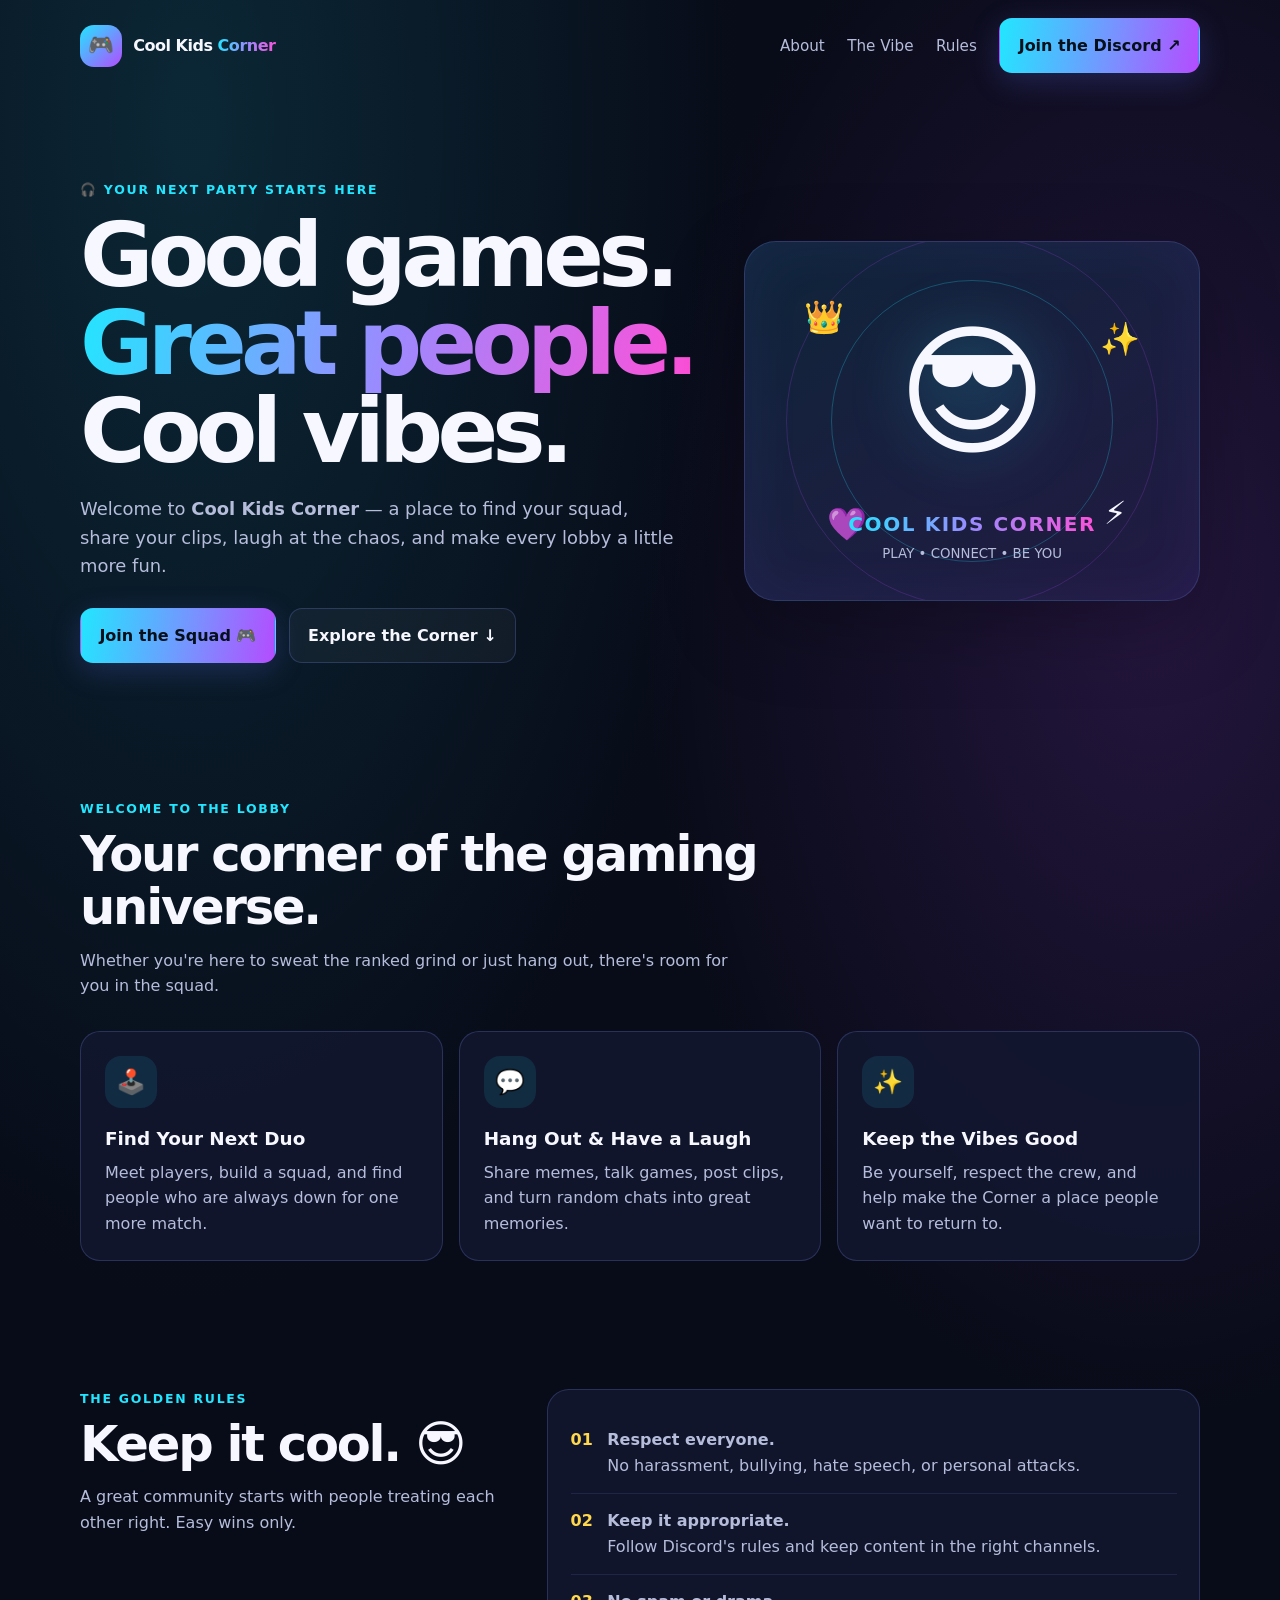
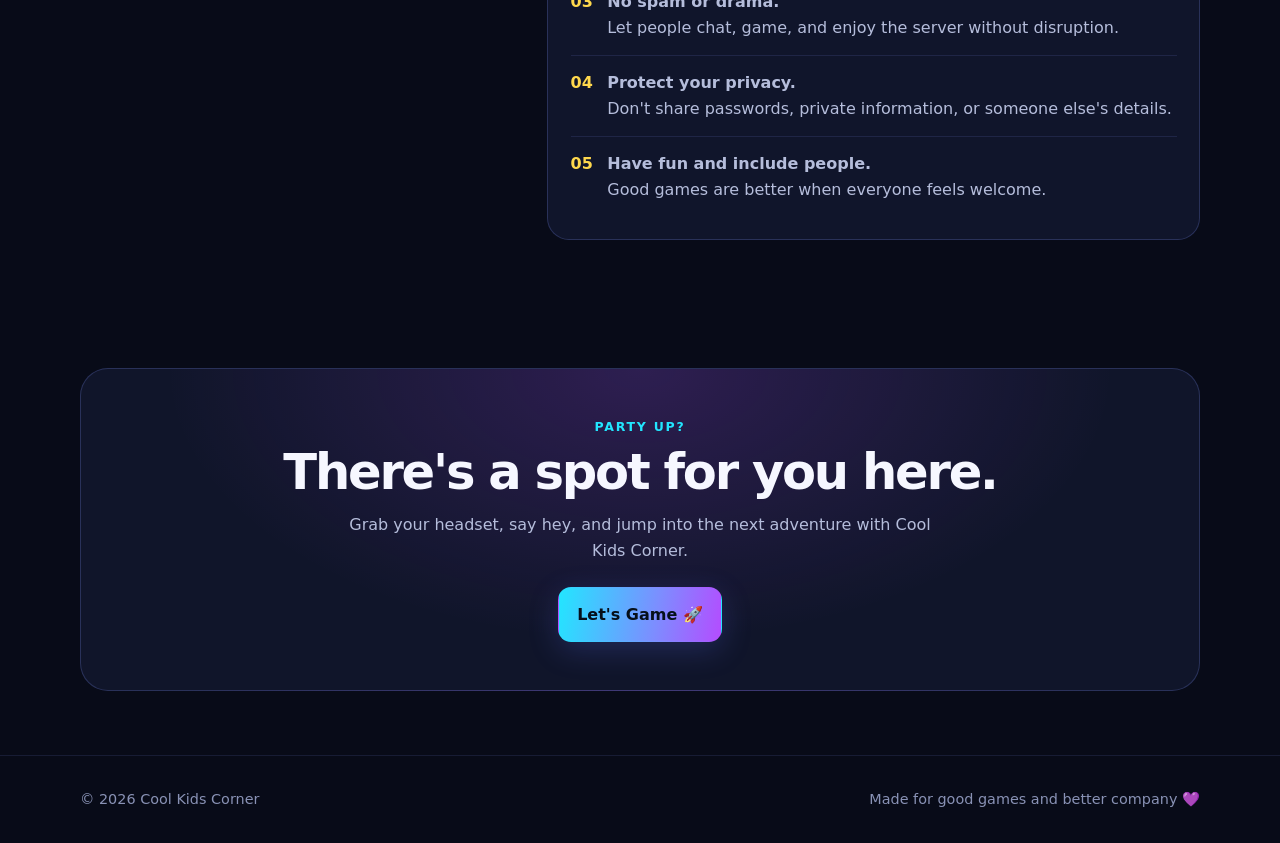
==== index.html @ 5d787fb7 "Add files via upload" ====
<!doctype html>
<html lang="en">

<head>
  <meta charset="utf-8">
  <meta name="viewport" content="width=device-width, initial-scale=1">
  <meta name="theme-color" content="#080b18">
  <meta name="description" content="Cool Kids Corner — good games, great people, and immaculate vibes.">
  <title>Cool Kids Corner | Game On</title>
  <link rel="icon" type="image/png" href="images/pngegg.png">
  <link rel="stylesheet" href="style.css">

</head>

<body>
  <header class="container">
    <nav class="nav" aria-label="Main navigation">
      <a class="brand" href="#home"><span class="brand-mark">🎮</span><span>Cool Kids <span
            class="gradient-text">Corner</span></span></a>
      <div class="nav-links"><a href="#about">About</a><a href="#perks">The Vibe</a><a href="#rules">Rules</a><a
          class="button button-primary invite" href="#">Join the Discord ↗</a></div>
    </nav>
  </header>

  <main id="home">
    <div class="container hero">
      <div>
        <div class="eyebrow">🎧 Your next party starts here</div>
        <h1>Good games.<br><span class="gradient-text">Great people.</span><br>Cool vibes.</h1>
        <p>Welcome to <strong>Cool Kids Corner</strong> — a place to find your squad, share your clips, laugh at the
          chaos, and make every lobby a little more fun.</p>
        <div class="hero-actions"><a class="button button-primary invite" href="#">Join the Squad 🎮</a><a
            class="button button-secondary" href="#about">Explore the Corner ↓</a></div>
      </div>
      <div class="hero-art" aria-label="Gaming-themed artwork"><span class="float f1">👑</span><span
          class="float f2">✨</span><span class="float f3">💜</span><span class="float f4">⚡</span>
        <div class="mascot">
          <div class="emoji" aria-hidden="true">😎</div><strong class="gradient-text">COOL KIDS
            CORNER</strong><small>PLAY • CONNECT • BE YOU</small>
        </div>
      </div>
    </div>
    <section id="about">
      <div class="container">
        <div class="section-heading">
          <div class="eyebrow">Welcome to the lobby</div>
          <h2>Your corner of the gaming universe.</h2>
          <p>Whether you're here to sweat the ranked grind or just hang out, there's room for you in the squad.</p>
        </div>
        <div class="cards" id="perks">
          <article class="card">
            <div class="card-icon">🕹️</div>
            <h3>Find Your Next Duo</h3>
            <p>Meet players, build a squad, and find people who are always down for one more match.</p>
          </article>
          <article class="card">
            <div class="card-icon">💬</div>
            <h3>Hang Out & Have a Laugh</h3>
            <p>Share memes, talk games, post clips, and turn random chats into great memories.</p>
          </article>
          <article class="card">
            <div class="card-icon">✨</div>
            <h3>Keep the Vibes Good</h3>
            <p>Be yourself, respect the crew, and help make the Corner a place people want to return to.</p>
          </article>
        </div>
      </div>
    </section>
    <section id="rules">
      <div class="container rules">
        <div class="section-heading">
          <div class="eyebrow">The golden rules</div>
          <h2>Keep it cool. 😎</h2>
          <p>A great community starts with people treating each other right. Easy wins only.</p>
        </div>
        <div class="rules-panel">
          <div class="rule"><span>01</span>
            <p><strong>Respect everyone.</strong><br>No harassment, bullying, hate speech, or personal attacks.</p>
          </div>
          <div class="rule"><span>02</span>
            <p><strong>Keep it appropriate.</strong><br>Follow Discord's rules and keep content in the right channels.
            </p>
          </div>
          <div class="rule"><span>03</span>
            <p><strong>No spam or drama.</strong><br>Let people chat, game, and enjoy the server without disruption.</p>
          </div>
          <div class="rule"><span>04</span>
            <p><strong>Protect your privacy.</strong><br>Don't share passwords, private information, or someone else's
              details.</p>
          </div>
          <div class="rule"><span>05</span>
            <p><strong>Have fun and include people.</strong><br>Good games are better when everyone feels welcome.</p>
          </div>
        </div>
      </div>
    </section>
    <section>
      <div class="container">
        <div class="cta">
          <div class="eyebrow">Party up?</div>
          <h2>There's a spot for you here.</h2>
          <p>Grab your headset, say hey, and jump into the next adventure with Cool Kids Corner.</p><a
            class="button button-primary invite" href="#">Let's Game 🚀</a>
        </div>
      </div>
    </section>
  </main>

  <footer>
    <div class="container footer-inner"><span>© <span id="year"></span> Cool Kids Corner</span><span>Made for good games
        and better company 💜</span></div>
  </footer>
  <script>
    const DISCORD_INVITE_URL = "https://discord.gg/xqWWU6aaDK"; // Paste your permanent Discord invite URL between the quotes.
    document.getElementById("year").textContent = new Date().getFullYear();
    document.querySelectorAll(".invite").forEach(link => {
      if (DISCORD_INVITE_URL) {link.href = DISCORD_INVITE_URL; link.target = "_blank"; link.rel = "noopener noreferrer";}
      else {link.addEventListener("click", event => {event.preventDefault(); alert("Add your Discord invite URL to the DISCORD_INVITE_URL setting in this HTML file.");});}
    });
  </script>
</body>

</html>
---- style.css ----
:root{--bg:#080b18;--panel:#131830;--cyan:#22e6ff;--purple:#b44cff;--pink:#ff4fd8;--yellow:#ffd84d;--text:#f6f7ff;--muted:#b5bddb;--border:rgba(130,150,255,.22)}
*{box-sizing:border-box}html{scroll-behavior:smooth}body{margin:0;font-family:system-ui,-apple-system,"Segoe UI",sans-serif;color:var(--text);line-height:1.6;background:radial-gradient(ellipse at 15% 5%,rgba(34,230,255,.13),transparent 35rem),radial-gradient(ellipse at 90% 25%,rgba(180,76,255,.16),transparent 32rem),var(--bg)}
a{color:inherit}.container{width:min(1120px,calc(100% - 2rem));margin:auto}.nav{display:flex;align-items:center;justify-content:space-between;gap:1rem;padding:1.15rem 0}.brand{display:flex;align-items:center;gap:.7rem;text-decoration:none;font-weight:900;letter-spacing:-.03em}.brand-mark{display:grid;place-items:center;width:42px;height:42px;border-radius:14px;color:#06101b;font-size:1.3rem;background:linear-gradient(135deg,var(--cyan),var(--purple))}.nav-links{display:flex;gap:1.4rem;align-items:center}.nav-links a:not(.button){text-decoration:none;color:var(--muted);font-size:.95rem}.nav-links a:hover{color:var(--cyan)}
.button{display:inline-flex;align-items:center;justify-content:center;gap:.55rem;padding:.85rem 1.15rem;border-radius:13px;text-decoration:none;font-weight:850;border:1px solid transparent;transition:transform .18s}.button:hover{transform:translateY(-2px)}.button-primary{color:#06101b;background:linear-gradient(100deg,var(--cyan),#7d8dff 60%,var(--purple));box-shadow:0 8px 30px #5f71ff38}.button-secondary{border-color:var(--border);background:#ffffff0a}
.hero{padding:5.5rem 0 4.5rem;display:grid;grid-template-columns:1.15fr .85fr;gap:3rem;align-items:center}.eyebrow{color:var(--cyan);font-weight:900;letter-spacing:.14em;text-transform:uppercase;font-size:.78rem}h1{font-size:clamp(3rem,7vw,5.8rem);line-height:.98;letter-spacing:-.065em;margin:.8rem 0 1.2rem}.gradient-text{color:transparent;background:linear-gradient(100deg,var(--cyan),#9b8aff 50%,var(--pink));-webkit-background-clip:text;background-clip:text}.hero p{color:var(--muted);max-width:600px;font-size:1.12rem}.hero-actions{display:flex;flex-wrap:wrap;gap:.8rem;margin-top:1.7rem}
.hero-art{min-height:360px;display:grid;place-items:center;position:relative;overflow:hidden;border:1px solid var(--border);border-radius:32px;background:linear-gradient(145deg,#22e6ff17,#b44cff21),#0d1227;box-shadow:inset 0 0 60px #6f5eff14,0 25px 80px #0004}.hero-art:before,.hero-art:after{content:"";position:absolute;border:1px solid #22e6ff40;border-radius:50%;width:280px;height:280px}.hero-art:after{width:370px;height:370px;border-color:#b44cff33}.mascot{position:relative;z-index:1;text-align:center}.mascot .emoji{font-size:clamp(6rem,14vw,9rem);filter:drop-shadow(0 0 28px #22e6ff40)}.mascot strong{display:block;font-size:1.25rem;letter-spacing:.08em}.mascot small{color:var(--muted)}.float{position:absolute;font-size:2rem;animation:bob 4s ease-in-out infinite}.f1{top:14%;left:13%}.f2{top:20%;right:13%;animation-delay:-1.4s}.f3{bottom:14%;left:18%;animation-delay:-2.2s}.f4{bottom:17%;right:16%;animation-delay:-.7s}@keyframes bob{0%,100%{transform:translateY(0) rotate(-5deg)}50%{transform:translateY(-12px) rotate(5deg)}}
section{padding:4rem 0}.section-heading{max-width:680px;margin-bottom:2rem}h2{font-size:clamp(2rem,4vw,3.1rem);letter-spacing:-.045em;line-height:1.08;margin:.55rem 0 .8rem}.section-heading p{color:var(--muted);margin:0}.cards{display:grid;grid-template-columns:repeat(3,1fr);gap:1rem}.card{padding:1.5rem;border:1px solid var(--border);border-radius:20px;background:#131830d1}.card-icon{display:grid;place-items:center;width:52px;height:52px;border-radius:16px;font-size:1.5rem;background:#22e6ff1a;margin-bottom:1rem}.card h3{margin:0 0 .4rem;font-size:1.15rem}.card p{margin:0;color:var(--muted)}
.rules{display:grid;grid-template-columns:.8fr 1.2fr;gap:2rem;align-items:start}.rules-panel{border:1px solid var(--border);border-radius:22px;padding:1.4rem;background:#131830d1}.rule{display:flex;gap:.9rem;padding:.9rem 0;border-bottom:1px solid #8296ff21}.rule:last-child{border-bottom:0}.rule span{color:var(--yellow);font-weight:900}.rule p{margin:0;color:var(--muted)}.cta{text-align:center;padding:3rem 1.5rem;border:1px solid var(--border);border-radius:28px;background:radial-gradient(ellipse at top,#b44cff2e,transparent 60%),#131830cc}.cta p{color:var(--muted);max-width:600px;margin:0 auto 1.5rem}footer{padding:2rem 0;color:#8992b5;font-size:.9rem;border-top:1px solid #8296ff1f}.footer-inner{display:flex;justify-content:space-between;gap:1rem;flex-wrap:wrap}
@media(max-width:800px){.hero{grid-template-columns:1fr;padding-top:3.5rem}.hero-art{min-height:290px}.cards{grid-template-columns:1fr}.rules{grid-template-columns:1fr}.nav-links a:not(.button){display:none}}@media(prefers-reduced-motion:reduce){html{scroll-behavior:auto}*,*:before,*:after{animation-duration:.01ms!important;transition-duration:.01ms!important}}
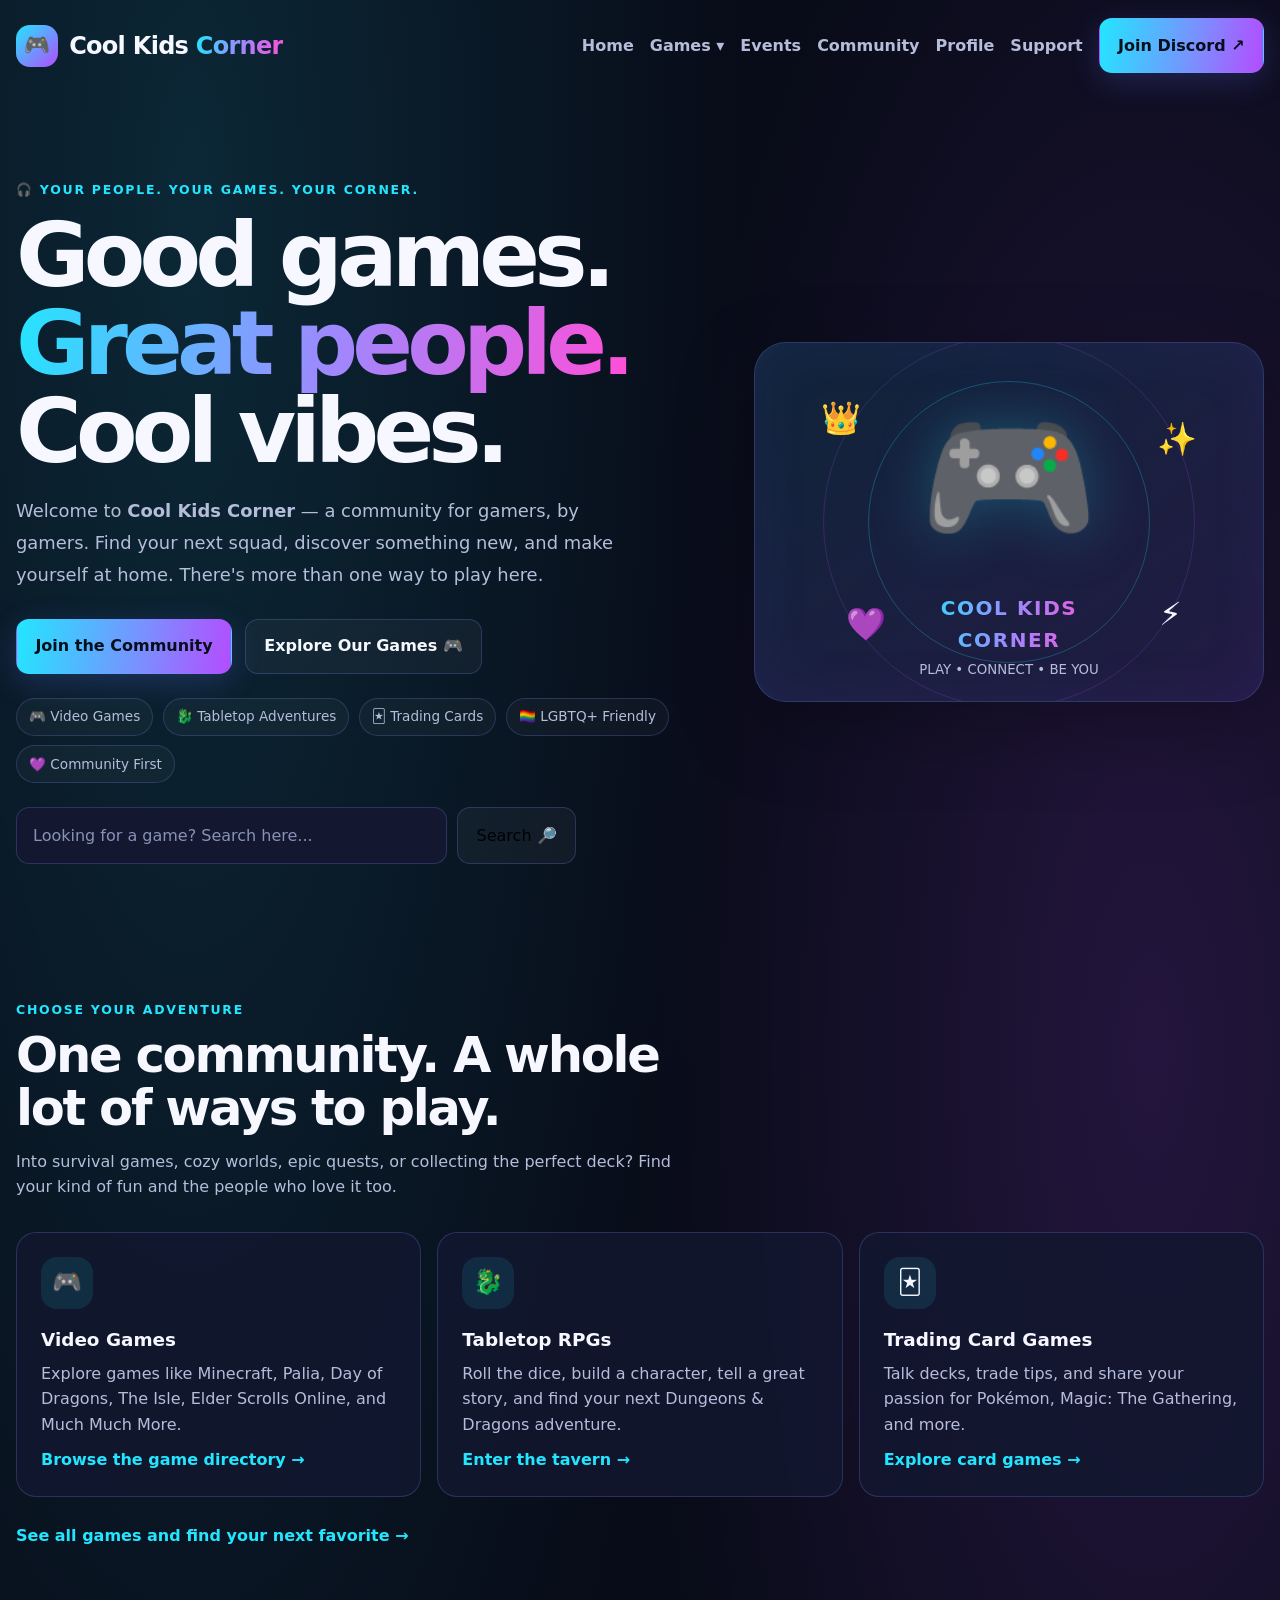
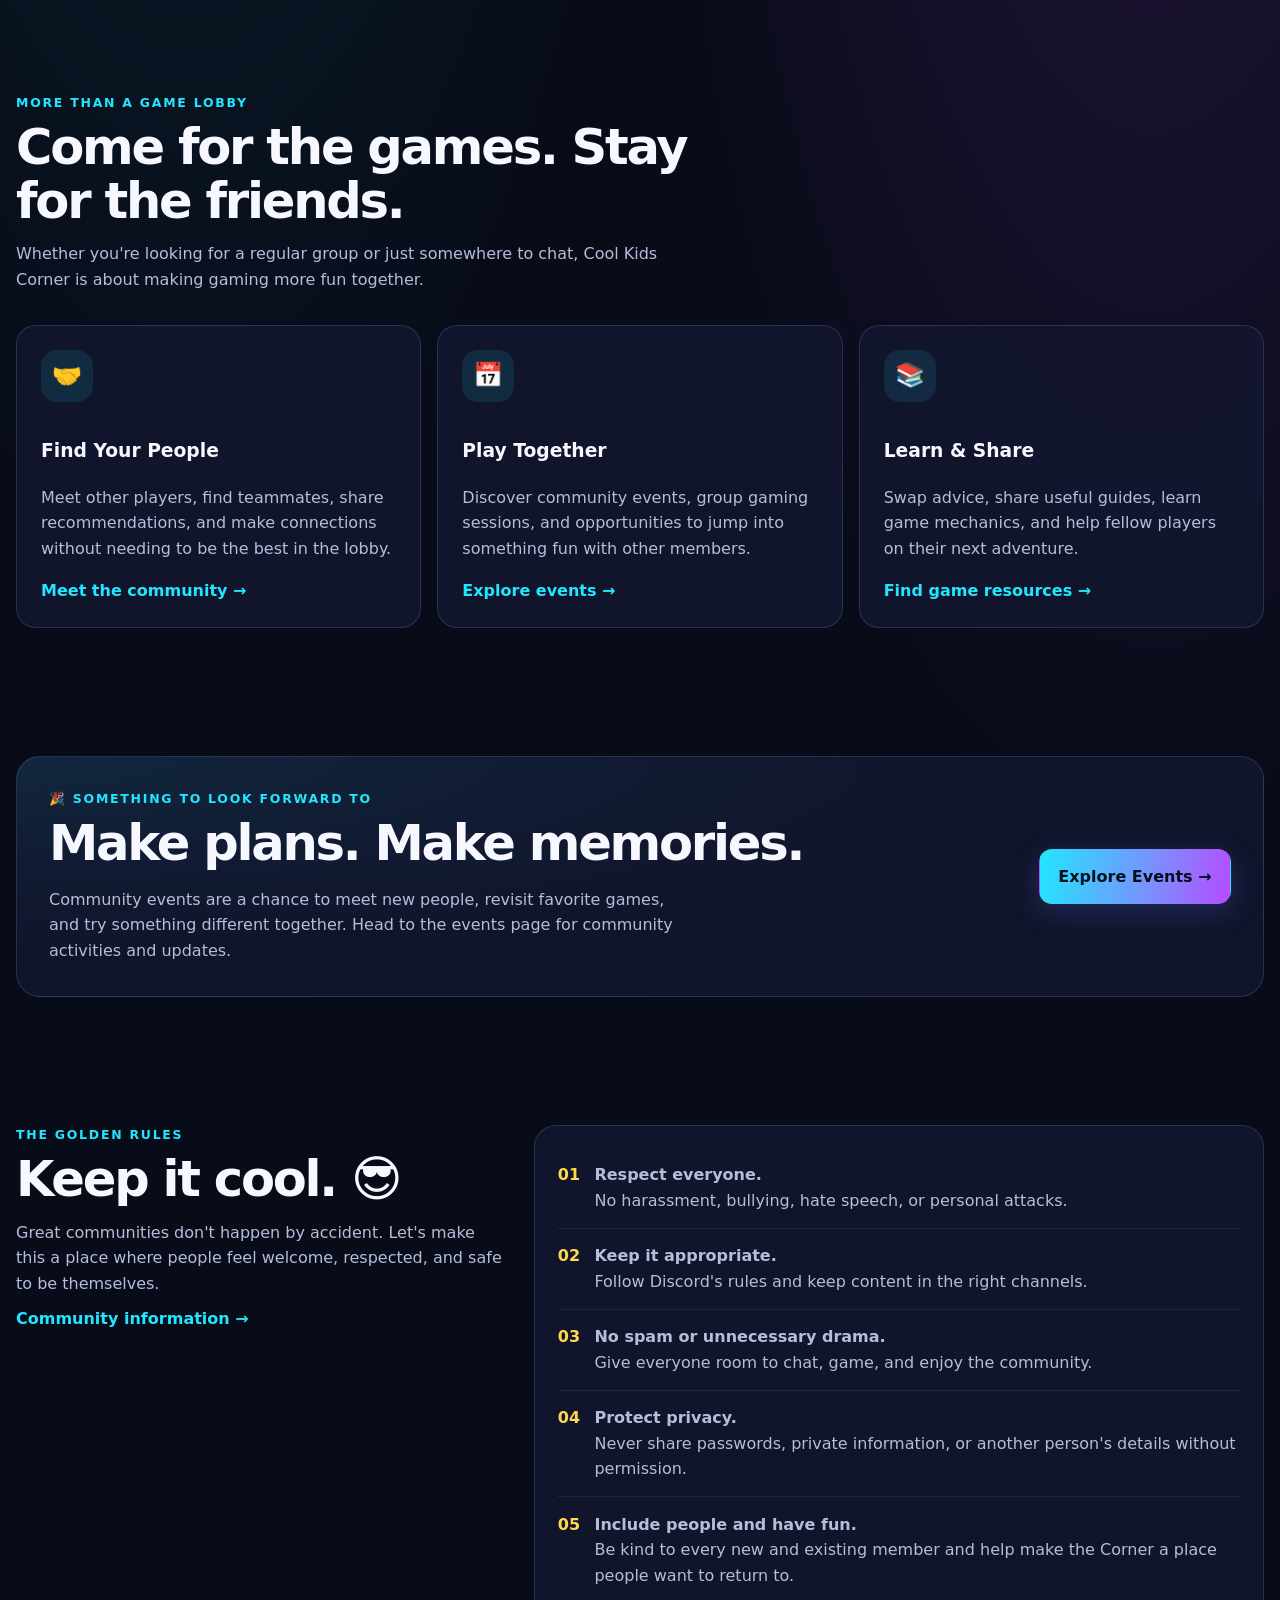
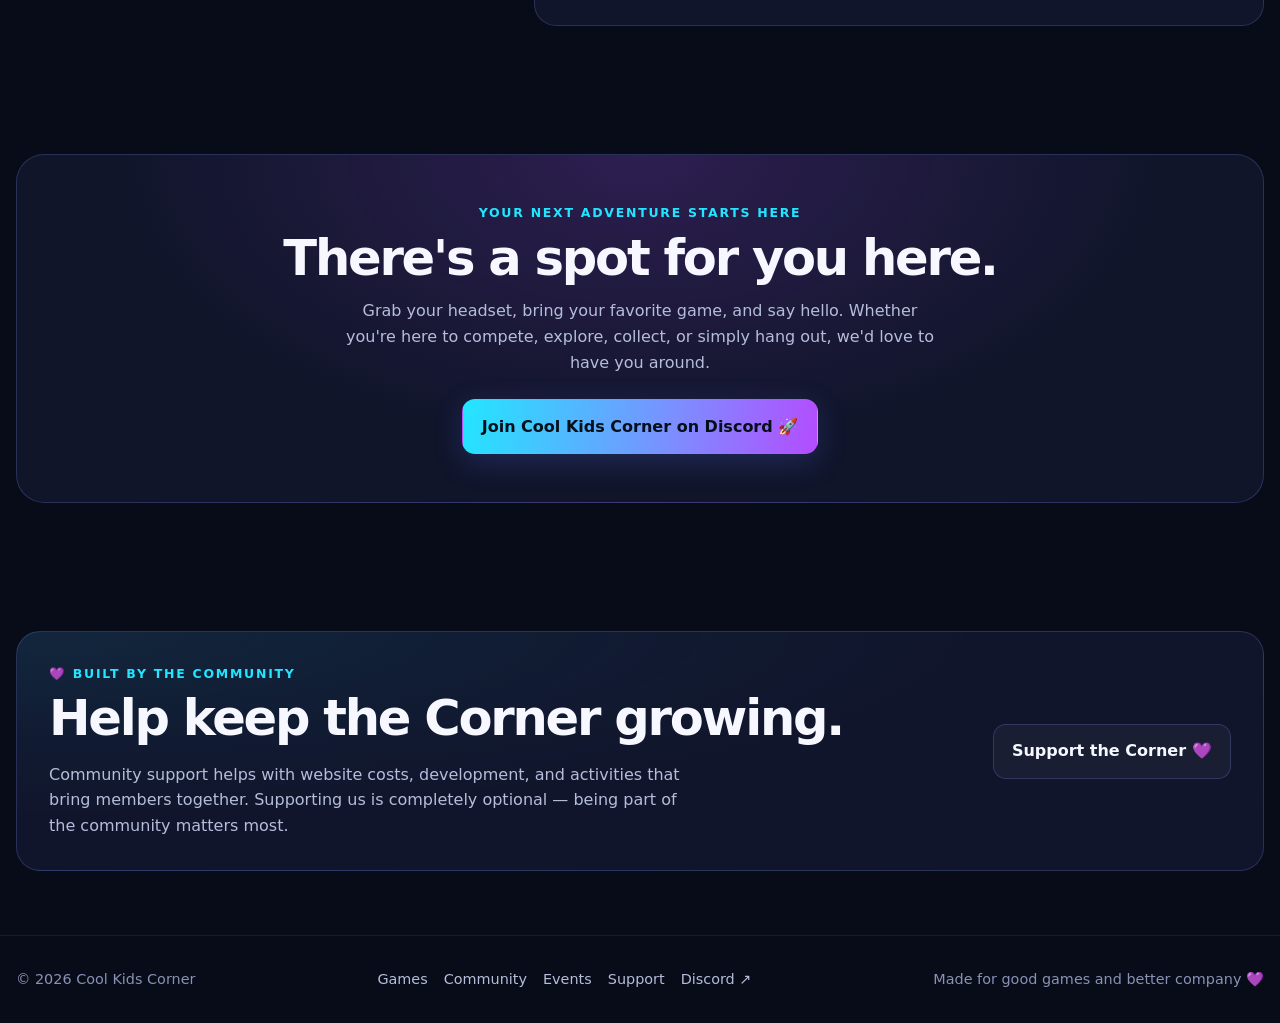
==== commit b0ed7d7d: "Add files via upload" ====
--- a/index.html
+++ b/index.html
@@ -1,121 +1,406 @@
-<!doctype html>
+<!DOCTYPE html>
 <html lang="en">
 
 <head>
-  <meta charset="utf-8">
+  <meta charset="UTF-8">
   <meta name="viewport" content="width=device-width, initial-scale=1">
   <meta name="theme-color" content="#080b18">
-  <meta name="description" content="Cool Kids Corner — good games, great people, and immaculate vibes.">
-  <title>Cool Kids Corner | Game On</title>
-  <link rel="icon" type="image/png" href="images/pngegg.png">
+
+  <meta name="description"
+    content="Welcome to Cool Kids Corner — a gaming community for finding your people, discovering games, joining events, and sharing adventures.">
+
+  <title>Cool Kids Corner | Home</title>
+
+  <link rel="icon" type="image/png" href="pngegg.png">
   <link rel="stylesheet" href="style.css">
 
 </head>
 
 <body>
-  <header class="container">
-    <nav class="nav" aria-label="Main navigation">
-      <a class="brand" href="#home"><span class="brand-mark">🎮</span><span>Cool Kids <span
-            class="gradient-text">Corner</span></span></a>
-      <div class="nav-links"><a href="#about">About</a><a href="#perks">The Vibe</a><a href="#rules">Rules</a><a
-          class="button button-primary invite" href="#">Join the Discord ↗</a></div>
-    </nav>
-  </header>
-
-  <main id="home">
-    <div class="container hero">
+  <a class="skip-link" href="#main-content">Skip to main content</a>
+
+<header class="container">
+  <nav class="nav" aria-label="Main navigation">
+
+    <a class="brand" href="index.html" aria-label="Cool Kids Corner home">
+      <span class="brand-mark" aria-hidden="true">🎮</span>
+      <span>Cool Kids <span class="gradient-text">Corner</span></span>
+    </a>
+
+    <button class="menu-toggle" type="button"
+      aria-expanded="false" aria-controls="site-navigation">
+      <span aria-hidden="true">☰</span>
+      <span>Menu</span>
+    </button>
+
+    <div class="nav-links" id="site-navigation">
+      <a href="index.html">Home</a>
+
+      <div class="dropdown">
+        <button class="dropbtn" type="button">Games ▾</button>
+        <div class="dropdown-content">
+          <a href="games.html">All Games</a>
+          <a href="tabletop.html">Tabletop</a>
+          <a href="tcg.html">Card Games</a>
+        </div>
+      </div>
+
+      <a href="events.html">Events</a>
+      <a href="community.html">Community</a>
+      <a href="profile.html">Profile</a>
+      <a href="support.html">Support</a>
+
+      <a class="button button-primary invite"
+         href="https://discord.gg/xqWWU6aaDK"
+         target="_blank" rel="noopener noreferrer">
+        Join Discord ↗
+      </a>
+    </div>
+
+  </nav>
+</header>
+
+
+  <main id="main-content">
+
+    <!-- HERO -->
+    <section class="container hero" aria-labelledby="hero-title">
       <div>
-        <div class="eyebrow">🎧 Your next party starts here</div>
-        <h1>Good games.<br><span class="gradient-text">Great people.</span><br>Cool vibes.</h1>
-        <p>Welcome to <strong>Cool Kids Corner</strong> — a place to find your squad, share your clips, laugh at the
-          chaos, and make every lobby a little more fun.</p>
-        <div class="hero-actions"><a class="button button-primary invite" href="#">Join the Squad 🎮</a><a
-            class="button button-secondary" href="#about">Explore the Corner ↓</a></div>
-      </div>
-      <div class="hero-art" aria-label="Gaming-themed artwork"><span class="float f1">👑</span><span
-          class="float f2">✨</span><span class="float f3">💜</span><span class="float f4">⚡</span>
+        <div class="eyebrow">🎧 Your people. Your games. Your corner.</div>
+
+        <h1 id="hero-title">
+          Good games.<br>
+          <span class="gradient-text">Great people.</span><br>
+          Cool vibes.
+        </h1>
+
+        <p>
+          Welcome to <strong>Cool Kids Corner</strong> — a community for
+          gamers, by gamers. Find your next squad, discover something new, and make yourself
+          at home. There's more than one way to play here.
+        </p>
+
+        <div class="hero-actions">
+          <a class="button button-primary invite" href="https://discord.gg/xqWWU6aaDK" target="_blank"
+            rel="noopener noreferrer">
+            Join the Community
+          </a>
+
+          <a class="button button-secondary" href="games.html">
+            Explore Our Games 🎮
+          </a>
+        </div>
+
+        <div class="hero-badges" aria-label="What you'll find here">
+          <span>🎮 Video Games</span>
+          <span>🐉 Tabletop Adventures</span>
+          <span>🃏 Trading Cards</span>
+          <span>🏳️‍🌈 LGBTQ+ Friendly</span>
+          <span>💜 Community First</span>
+        </div>
+
+        <form class="home-search" action="games.html" method="get" role="search">
+          <label for="game-search" class="skip-link">Search the game directory</label>
+          <input id="game-search" type="search" name="q" placeholder="Looking for a game? Search here..."
+            autocomplete="on">
+          <button class="button button-secondary" type="submit">
+            Search 🔎
+          </button>
+        </form>
+      </div>
+
+      <div class="hero-art" aria-label="Cool Kids Corner gaming artwork">
+        <span class="float f1" aria-hidden="true">👑</span>
+        <span class="float f2" aria-hidden="true">✨</span>
+        <span class="float f3" aria-hidden="true">💜</span>
+        <span class="float f4" aria-hidden="true">⚡</span>
+
         <div class="mascot">
-          <div class="emoji" aria-hidden="true">😎</div><strong class="gradient-text">COOL KIDS
-            CORNER</strong><small>PLAY • CONNECT • BE YOU</small>
-        </div>
-      </div>
-    </div>
-    <section id="about">
+          <div class="emoji" aria-hidden="true">🎮</div>
+          <strong class="gradient-text">COOL KIDS<br>CORNER</strong>
+          <small>PLAY • CONNECT • BE YOU</small>
+        </div>
+      </div>
+    </section>
+
+    <!-- GAME DIRECTORY PREVIEW -->
+    <section id="explore">
       <div class="container">
         <div class="section-heading">
-          <div class="eyebrow">Welcome to the lobby</div>
-          <h2>Your corner of the gaming universe.</h2>
-          <p>Whether you're here to sweat the ranked grind or just hang out, there's room for you in the squad.</p>
-        </div>
-        <div class="cards" id="perks">
+          <div class="eyebrow">Choose your adventure</div>
+          <h2>One community. A whole lot of ways to play.</h2>
+          <p>
+            Into survival games, cozy worlds, epic quests, or collecting
+            the perfect deck? Find your kind of fun and the people who
+            love it too.
+          </p>
+        </div>
+
+        <div class="cards">
           <article class="card">
-            <div class="card-icon">🕹️</div>
-            <h3>Find Your Next Duo</h3>
-            <p>Meet players, build a squad, and find people who are always down for one more match.</p>
-          </article>
+            <a class="card-link" href="games.html">
+              <div class="card-icon" aria-hidden="true">🎮</div>
+              <h3>Video Games</h3>
+              <p>
+                Explore games like Minecraft, Palia, Day of Dragons, The Isle,
+                Elder Scrolls Online, and Much Much More.
+              </p>
+              <span class="section-link">Browse the game directory →</span>
+            </a>
+          </article>
+
           <article class="card">
-            <div class="card-icon">💬</div>
-            <h3>Hang Out & Have a Laugh</h3>
-            <p>Share memes, talk games, post clips, and turn random chats into great memories.</p>
-          </article>
+            <a class="card-link" href="tabletop.html">
+              <div class="card-icon" aria-hidden="true">🐉</div>
+              <h3>Tabletop RPGs</h3>
+              <p>
+                Roll the dice, build a character, tell a great story,
+                and find your next Dungeons & Dragons adventure.
+              </p>
+              <span class="section-link">Enter the tavern →</span>
+            </a>
+          </article>
+
           <article class="card">
-            <div class="card-icon">✨</div>
-            <h3>Keep the Vibes Good</h3>
-            <p>Be yourself, respect the crew, and help make the Corner a place people want to return to.</p>
-          </article>
-        </div>
-      </div>
-    </section>
+            <a class="card-link" href="tcg.html">
+              <div class="card-icon" aria-hidden="true">🃏</div>
+              <h3>Trading Card Games</h3>
+              <p>
+                Talk decks, trade tips, and share your passion for
+                Pokémon, Magic: The Gathering, and more.
+              </p>
+              <span class="section-link">Explore card games →</span>
+            </a>
+          </article>
+        </div>
+
+        <p>
+          <a class="section-link" href="games.html">
+            See all games and find your next favorite →
+          </a>
+        </p>
+      </div>
+    </section>
+
+    <!-- COMMUNITY -->
+    <section id="community">
+      <div class="container">
+        <div class="section-heading">
+          <div class="eyebrow">More than a game lobby</div>
+          <h2>Come for the games. Stay for the friends.</h2>
+          <p>
+            Whether you're looking for a regular group or just somewhere
+            to chat, Cool Kids Corner is about making gaming more fun
+            together.
+          </p>
+        </div>
+
+        <div class="feature-grid">
+          <article class="feature-card">
+            <div class="card-icon" aria-hidden="true">🤝</div>
+            <h3>Find Your People</h3>
+            <p>
+              Meet other players, find teammates, share recommendations,
+              and make connections without needing to be the best in
+              the lobby.
+            </p>
+            <a class="section-link" href="community.html">Meet the community →</a>
+          </article>
+
+          <article class="feature-card">
+            <div class="card-icon" aria-hidden="true">📅</div>
+            <h3>Play Together</h3>
+            <p>
+              Discover community events, group gaming sessions, and
+              opportunities to jump into something fun with other members.
+            </p>
+            <a class="section-link" href="events.html">Explore events →</a>
+          </article>
+
+          <article class="feature-card">
+            <div class="card-icon" aria-hidden="true">📚</div>
+            <h3>Learn & Share</h3>
+            <p>
+              Swap advice, share useful guides, learn game mechanics,
+              and help fellow players on their next adventure.
+            </p>
+            <a class="section-link" href="games.html#guides">Find game resources →</a>
+          </article>
+        </div>
+      </div>
+    </section>
+
+    <!-- EVENTS -->
+    <section id="events">
+      <div class="container">
+        <div class="community-banner">
+          <div>
+            <div class="eyebrow">🎉 Something to look forward to</div>
+            <h2>Make plans. Make memories.</h2>
+            <p>
+              Community events are a chance to meet new people, revisit
+              favorite games, and try something different together.
+              Head to the events page for community activities and updates.
+            </p>
+          </div>
+
+          <a class="button button-primary" href="events.html">
+            Explore Events →
+          </a>
+        </div>
+      </div>
+    </section>
+
+    <!-- COMMUNITY GUIDELINES -->
     <section id="rules">
       <div class="container rules">
         <div class="section-heading">
           <div class="eyebrow">The golden rules</div>
           <h2>Keep it cool. 😎</h2>
-          <p>A great community starts with people treating each other right. Easy wins only.</p>
-        </div>
+          <p>
+            Great communities don't happen by accident.
+            Let's make this a place where people feel welcome,
+            respected, and safe to be themselves.
+          </p>
+
+          <a class="section-link" href="community.html#rules">
+            Community information →
+          </a>
+        </div>
+
         <div class="rules-panel">
-          <div class="rule"><span>01</span>
-            <p><strong>Respect everyone.</strong><br>No harassment, bullying, hate speech, or personal attacks.</p>
-          </div>
-          <div class="rule"><span>02</span>
-            <p><strong>Keep it appropriate.</strong><br>Follow Discord's rules and keep content in the right channels.
-            </p>
-          </div>
-          <div class="rule"><span>03</span>
-            <p><strong>No spam or drama.</strong><br>Let people chat, game, and enjoy the server without disruption.</p>
-          </div>
-          <div class="rule"><span>04</span>
-            <p><strong>Protect your privacy.</strong><br>Don't share passwords, private information, or someone else's
-              details.</p>
-          </div>
-          <div class="rule"><span>05</span>
-            <p><strong>Have fun and include people.</strong><br>Good games are better when everyone feels welcome.</p>
-          </div>
-        </div>
-      </div>
-    </section>
-    <section>
+          <div class="rule">
+            <span>01</span>
+            <p>
+              <strong>Respect everyone.</strong><br>
+              No harassment, bullying, hate speech, or personal attacks.
+            </p>
+          </div>
+
+          <div class="rule">
+            <span>02</span>
+            <p>
+              <strong>Keep it appropriate.</strong><br>
+              Follow Discord's rules and keep content in the right channels.
+            </p>
+          </div>
+
+          <div class="rule">
+            <span>03</span>
+            <p>
+              <strong>No spam or unnecessary drama.</strong><br>
+              Give everyone room to chat, game, and enjoy the community.
+            </p>
+          </div>
+
+          <div class="rule">
+            <span>04</span>
+            <p>
+              <strong>Protect privacy.</strong><br>
+              Never share passwords, private information, or another
+              person's details without permission.
+            </p>
+          </div>
+
+          <div class="rule">
+            <span>05</span>
+            <p>
+              <strong>Include people and have fun.</strong><br>
+              Be kind to every new and existing member and help make the Corner a place
+              people want to return to.
+            </p>
+          </div>
+        </div>
+      </div>
+    </section>
+
+    <!-- DISCORD CTA -->
+    <section id="join">
       <div class="container">
         <div class="cta">
-          <div class="eyebrow">Party up?</div>
+          <div class="eyebrow">Your next adventure starts here</div>
           <h2>There's a spot for you here.</h2>
-          <p>Grab your headset, say hey, and jump into the next adventure with Cool Kids Corner.</p><a
-            class="button button-primary invite" href="#">Let's Game 🚀</a>
-        </div>
-      </div>
-    </section>
+          <p>
+            Grab your headset, bring your favorite game, and say hello.
+            Whether you're here to compete, explore, collect, or simply
+            hang out, we'd love to have you around.
+          </p>
+
+          <a class="button button-primary invite" href="https://discord.gg/xqWWU6aaDK" target="_blank"
+            rel="noopener noreferrer">
+            Join Cool Kids Corner on Discord 🚀
+          </a>
+        </div>
+      </div>
+    </section>
+
+    <!-- SUPPORT -->
+    <section id="support">
+      <div class="container">
+        <div class="community-banner">
+          <div>
+            <div class="eyebrow">💜 Built by the community</div>
+            <h2>Help keep the Corner growing.</h2>
+            <p>
+              Community support helps with website costs, development,
+              and activities that bring members together. Supporting us
+              is completely optional — being part of the community matters
+              most.
+            </p>
+          </div>
+
+          <a class="button button-secondary" href="support.html">
+            Support the Corner 💜
+          </a>
+        </div>
+      </div>
+    </section>
+
   </main>
 
   <footer>
-    <div class="container footer-inner"><span>© <span id="year"></span> Cool Kids Corner</span><span>Made for good games
-        and better company 💜</span></div>
+    <div class="container footer-inner">
+      <span>
+        © <span id="year"></span> Cool Kids Corner
+      </span>
+
+      <div class="footer-links">
+        <a href="games.html">Games</a>
+        <a href="community.html">Community</a>
+        <a href="events.html">Events</a>
+        <a href="support.html">Support</a>
+        <a class="invite" href="https://discord.gg/xqWWU6aaDK" target="_blank" rel="noopener noreferrer">
+          Discord ↗
+        </a>
+      </div>
+
+      <span>Made for good games and better company 💜</span>
+    </div>
   </footer>
+
   <script>
-    const DISCORD_INVITE_URL = "https://discord.gg/xqWWU6aaDK"; // Paste your permanent Discord invite URL between the quotes.
-    document.getElementById("year").textContent = new Date().getFullYear();
-    document.querySelectorAll(".invite").forEach(link => {
-      if (DISCORD_INVITE_URL) {link.href = DISCORD_INVITE_URL; link.target = "_blank"; link.rel = "noopener noreferrer";}
-      else {link.addEventListener("click", event => {event.preventDefault(); alert("Add your Discord invite URL to the DISCORD_INVITE_URL setting in this HTML file.");});}
+    // Update the copyright year automatically.
+    document.getElementById("year").textContent =
+      new Date().getFullYear();
+
+    // Accessible mobile navigation.
+    const menuToggle = document.querySelector(".menu-toggle");
+    const siteNavigation = document.getElementById("site-navigation");
+
+    menuToggle.addEventListener("click", () => {
+      const isExpanded =
+        menuToggle.getAttribute("aria-expanded") === "true";
+
+      menuToggle.setAttribute("aria-expanded", String(!isExpanded));
+      siteNavigation.classList.toggle("is-open", !isExpanded);
+    });
+
+    // Close the mobile menu after selecting a navigation link.
+    siteNavigation.querySelectorAll("a").forEach((link) => {
+      link.addEventListener("click", () => {
+        menuToggle.setAttribute("aria-expanded", "false");
+        siteNavigation.classList.remove("is-open");
+      });
     });
   </script>
 </body>
--- a/style.css
+++ b/style.css
@@ -1,9 +1,2067 @@
-:root{--bg:#080b18;--panel:#131830;--cyan:#22e6ff;--purple:#b44cff;--pink:#ff4fd8;--yellow:#ffd84d;--text:#f6f7ff;--muted:#b5bddb;--border:rgba(130,150,255,.22)}
-*{box-sizing:border-box}html{scroll-behavior:smooth}body{margin:0;font-family:system-ui,-apple-system,"Segoe UI",sans-serif;color:var(--text);line-height:1.6;background:radial-gradient(ellipse at 15% 5%,rgba(34,230,255,.13),transparent 35rem),radial-gradient(ellipse at 90% 25%,rgba(180,76,255,.16),transparent 32rem),var(--bg)}
-a{color:inherit}.container{width:min(1120px,calc(100% - 2rem));margin:auto}.nav{display:flex;align-items:center;justify-content:space-between;gap:1rem;padding:1.15rem 0}.brand{display:flex;align-items:center;gap:.7rem;text-decoration:none;font-weight:900;letter-spacing:-.03em}.brand-mark{display:grid;place-items:center;width:42px;height:42px;border-radius:14px;color:#06101b;font-size:1.3rem;background:linear-gradient(135deg,var(--cyan),var(--purple))}.nav-links{display:flex;gap:1.4rem;align-items:center}.nav-links a:not(.button){text-decoration:none;color:var(--muted);font-size:.95rem}.nav-links a:hover{color:var(--cyan)}
-.button{display:inline-flex;align-items:center;justify-content:center;gap:.55rem;padding:.85rem 1.15rem;border-radius:13px;text-decoration:none;font-weight:850;border:1px solid transparent;transition:transform .18s}.button:hover{transform:translateY(-2px)}.button-primary{color:#06101b;background:linear-gradient(100deg,var(--cyan),#7d8dff 60%,var(--purple));box-shadow:0 8px 30px #5f71ff38}.button-secondary{border-color:var(--border);background:#ffffff0a}
-.hero{padding:5.5rem 0 4.5rem;display:grid;grid-template-columns:1.15fr .85fr;gap:3rem;align-items:center}.eyebrow{color:var(--cyan);font-weight:900;letter-spacing:.14em;text-transform:uppercase;font-size:.78rem}h1{font-size:clamp(3rem,7vw,5.8rem);line-height:.98;letter-spacing:-.065em;margin:.8rem 0 1.2rem}.gradient-text{color:transparent;background:linear-gradient(100deg,var(--cyan),#9b8aff 50%,var(--pink));-webkit-background-clip:text;background-clip:text}.hero p{color:var(--muted);max-width:600px;font-size:1.12rem}.hero-actions{display:flex;flex-wrap:wrap;gap:.8rem;margin-top:1.7rem}
-.hero-art{min-height:360px;display:grid;place-items:center;position:relative;overflow:hidden;border:1px solid var(--border);border-radius:32px;background:linear-gradient(145deg,#22e6ff17,#b44cff21),#0d1227;box-shadow:inset 0 0 60px #6f5eff14,0 25px 80px #0004}.hero-art:before,.hero-art:after{content:"";position:absolute;border:1px solid #22e6ff40;border-radius:50%;width:280px;height:280px}.hero-art:after{width:370px;height:370px;border-color:#b44cff33}.mascot{position:relative;z-index:1;text-align:center}.mascot .emoji{font-size:clamp(6rem,14vw,9rem);filter:drop-shadow(0 0 28px #22e6ff40)}.mascot strong{display:block;font-size:1.25rem;letter-spacing:.08em}.mascot small{color:var(--muted)}.float{position:absolute;font-size:2rem;animation:bob 4s ease-in-out infinite}.f1{top:14%;left:13%}.f2{top:20%;right:13%;animation-delay:-1.4s}.f3{bottom:14%;left:18%;animation-delay:-2.2s}.f4{bottom:17%;right:16%;animation-delay:-.7s}@keyframes bob{0%,100%{transform:translateY(0) rotate(-5deg)}50%{transform:translateY(-12px) rotate(5deg)}}
-section{padding:4rem 0}.section-heading{max-width:680px;margin-bottom:2rem}h2{font-size:clamp(2rem,4vw,3.1rem);letter-spacing:-.045em;line-height:1.08;margin:.55rem 0 .8rem}.section-heading p{color:var(--muted);margin:0}.cards{display:grid;grid-template-columns:repeat(3,1fr);gap:1rem}.card{padding:1.5rem;border:1px solid var(--border);border-radius:20px;background:#131830d1}.card-icon{display:grid;place-items:center;width:52px;height:52px;border-radius:16px;font-size:1.5rem;background:#22e6ff1a;margin-bottom:1rem}.card h3{margin:0 0 .4rem;font-size:1.15rem}.card p{margin:0;color:var(--muted)}
-.rules{display:grid;grid-template-columns:.8fr 1.2fr;gap:2rem;align-items:start}.rules-panel{border:1px solid var(--border);border-radius:22px;padding:1.4rem;background:#131830d1}.rule{display:flex;gap:.9rem;padding:.9rem 0;border-bottom:1px solid #8296ff21}.rule:last-child{border-bottom:0}.rule span{color:var(--yellow);font-weight:900}.rule p{margin:0;color:var(--muted)}.cta{text-align:center;padding:3rem 1.5rem;border:1px solid var(--border);border-radius:28px;background:radial-gradient(ellipse at top,#b44cff2e,transparent 60%),#131830cc}.cta p{color:var(--muted);max-width:600px;margin:0 auto 1.5rem}footer{padding:2rem 0;color:#8992b5;font-size:.9rem;border-top:1px solid #8296ff1f}.footer-inner{display:flex;justify-content:space-between;gap:1rem;flex-wrap:wrap}
-@media(max-width:800px){.hero{grid-template-columns:1fr;padding-top:3.5rem}.hero-art{min-height:290px}.cards{grid-template-columns:1fr}.rules{grid-template-columns:1fr}.nav-links a:not(.button){display:none}}@media(prefers-reduced-motion:reduce){html{scroll-behavior:auto}*,*:before,*:after{animation-duration:.01ms!important;transition-duration:.01ms!important}}
+:root {
+  --bg: #080b18;
+  --panel: #131830;
+  --cyan: #22e6ff;
+  --purple: #b44cff;
+  --pink: #ff4fd8;
+  --yellow: #ffd84d;
+  --text: #f6f7ff;
+  --muted: #b5bddb;
+  --border: rgba(130, 150, 255, .22)
+}
+
+* {
+  box-sizing: border-box
+}
+
+html {
+  scroll-behavior: smooth
+}
+
+body {
+  margin: 0;
+  font-family: system-ui, -apple-system, "Segoe UI", sans-serif;
+  color: var(--text);
+  line-height: 1.6;
+  background: radial-gradient(ellipse at 15% 5%, rgba(34, 230, 255, .13), transparent 35rem), radial-gradient(ellipse at 90% 25%, rgba(180, 76, 255, .16), transparent 32rem), var(--bg)
+}
+
+a {
+  color: inherit
+}
+
+.container {
+  width: min(1350px, calc(100% - 2rem));
+  margin: auto;
+}
+
+.nav {
+  display: flex;
+  align-items: center;
+  justify-content: space-between;
+  gap: 1rem;
+  padding: 1.15rem 0
+}
+
+.brand {
+  display: flex;
+  align-items: center;
+  gap: .7rem;
+  text-decoration: none;
+  font-weight: 900;
+  letter-spacing: -.03em
+}
+
+.brand-mark {
+  display: grid;
+  place-items: center;
+  width: 42px;
+  height: 42px;
+  border-radius: 14px;
+  color: #06101b;
+  font-size: 1.3rem;
+  background: linear-gradient(135deg, var(--cyan), var(--purple))
+}
+
+.nav-links {
+  display: flex;
+  gap: 1.4rem;
+  align-items: center
+}
+
+.nav-links a:not(.button) {
+  text-decoration: none;
+  color: var(--muted);
+  font-size: .95rem
+}
+
+.nav-links a:hover {
+  color: var(--cyan)
+}
+
+.button {
+  display: inline-flex;
+  align-items: center;
+  justify-content: center;
+  gap: .55rem;
+  padding: .85rem 1.15rem;
+  border-radius: 13px;
+  text-decoration: none;
+  font-weight: 850;
+  border: 1px solid transparent;
+  transition: transform .18s
+}
+
+.button:hover {
+  transform: translateY(-2px)
+}
+
+.button-primary {
+  color: #06101b;
+  background: linear-gradient(100deg, var(--cyan), #7d8dff 60%, var(--purple));
+  box-shadow: 0 8px 30px #5f71ff38
+}
+
+.button-secondary {
+  border-color: var(--border);
+  background: #ffffff0a
+}
+
+.hero {
+  padding: 5.5rem 0 4.5rem;
+  display: grid;
+  grid-template-columns: 1.15fr .85fr;
+  gap: 3rem;
+  align-items: center
+}
+
+.eyebrow {
+  color: var(--cyan);
+  font-weight: 900;
+  letter-spacing: .14em;
+  text-transform: uppercase;
+  font-size: .78rem
+}
+
+h1 {
+  font-size: clamp(3rem, 7vw, 5.8rem);
+  line-height: .98;
+  letter-spacing: -.065em;
+  margin: .8rem 0 1.2rem
+}
+
+.gradient-text {
+  color: transparent;
+  background: linear-gradient(100deg, var(--cyan), #9b8aff 50%, var(--pink));
+  -webkit-background-clip: text;
+  background-clip: text
+}
+
+.hero p {
+  color: var(--muted);
+  max-width: 600px;
+  font-size: 1.12rem
+}
+
+.hero-actions {
+  display: flex;
+  flex-wrap: wrap;
+  gap: .8rem;
+  margin-top: 1.7rem
+}
+
+.hero-art {
+  min-height: 360px;
+  display: grid;
+  place-items: center;
+  position: relative;
+  overflow: hidden;
+  border: 1px solid var(--border);
+  border-radius: 32px;
+  background: linear-gradient(145deg, #22e6ff17, #b44cff21), #0d1227;
+  box-shadow: inset 0 0 60px #6f5eff14, 0 25px 80px #0004
+}
+
+.hero-art:before,
+.hero-art:after {
+  content: "";
+  position: absolute;
+  border: 1px solid #22e6ff40;
+  border-radius: 50%;
+  width: 280px;
+  height: 280px
+}
+
+.hero-art:after {
+  width: 370px;
+  height: 370px;
+  border-color: #b44cff33
+}
+
+.mascot {
+  position: relative;
+  z-index: 1;
+  text-align: center
+}
+
+.mascot .emoji {
+  font-size: clamp(6rem, 14vw, 9rem);
+  filter: drop-shadow(0 0 28px #22e6ff40)
+}
+
+.mascot strong {
+  display: block;
+  font-size: 1.25rem;
+  letter-spacing: .08em
+}
+
+.mascot small {
+  color: var(--muted)
+}
+
+.float {
+  position: absolute;
+  font-size: 2rem;
+  animation: bob 4s ease-in-out infinite
+}
+
+.f1 {
+  top: 14%;
+  left: 13%
+}
+
+.f2 {
+  top: 20%;
+  right: 13%;
+  animation-delay: -1.4s
+}
+
+.f3 {
+  bottom: 14%;
+  left: 18%;
+  animation-delay: -2.2s
+}
+
+.f4 {
+  bottom: 17%;
+  right: 16%;
+  animation-delay: -.7s
+}
+
+@keyframes bob {
+
+  0%,
+  100% {
+    transform: translateY(0) rotate(-5deg)
+  }
+
+  50% {
+    transform: translateY(-12px) rotate(5deg)
+  }
+}
+
+section {
+  padding: 4rem 0
+}
+
+.section-heading {
+  max-width: 680px;
+  margin-bottom: 2rem
+}
+
+h2 {
+  font-size: clamp(2rem, 4vw, 3.1rem);
+  letter-spacing: -.045em;
+  line-height: 1.08;
+  margin: .55rem 0 .8rem
+}
+
+.section-heading p {
+  color: var(--muted);
+  margin: 0
+}
+
+.cards {
+  display: grid;
+  grid-template-columns: repeat(3, 1fr);
+  gap: 1rem
+}
+
+.card {
+  padding: 1.5rem;
+  border: 1px solid var(--border);
+  border-radius: 20px;
+  background: #131830d1
+}
+
+.card-icon {
+  display: grid;
+  place-items: center;
+  width: 52px;
+  height: 52px;
+  border-radius: 16px;
+  font-size: 1.5rem;
+  background: #22e6ff1a;
+  margin-bottom: 1rem
+}
+
+.card h3 {
+  margin: 0 0 .4rem;
+  font-size: 1.15rem
+}
+
+.card p {
+  margin: 0;
+  color: var(--muted)
+}
+
+.rules {
+  display: grid;
+  grid-template-columns: .8fr 1.2fr;
+  gap: 2rem;
+  align-items: start
+}
+
+.rules-panel {
+  border: 1px solid var(--border);
+  border-radius: 22px;
+  padding: 1.4rem;
+  background: #131830d1
+}
+
+.rule {
+  display: flex;
+  gap: .9rem;
+  padding: .9rem 0;
+  border-bottom: 1px solid #8296ff21
+}
+
+.rule:last-child {
+  border-bottom: 0
+}
+
+.rule span {
+  color: var(--yellow);
+  font-weight: 900
+}
+
+.rule p {
+  margin: 0;
+  color: var(--muted)
+}
+
+.cta {
+  text-align: center;
+  padding: 3rem 1.5rem;
+  border: 1px solid var(--border);
+  border-radius: 28px;
+  background: radial-gradient(ellipse at top, #b44cff2e, transparent 60%), #131830cc
+}
+
+.cta p {
+  color: var(--muted);
+  max-width: 600px;
+  margin: 0 auto 1.5rem
+}
+
+footer {
+  padding: 2rem 0;
+  color: #8992b5;
+  font-size: .9rem;
+  border-top: 1px solid #8296ff1f
+}
+
+.footer-inner {
+  display: flex;
+  justify-content: space-between;
+  gap: 1rem;
+  flex-wrap: wrap
+}
+
+@media(max-width:800px) {
+  .hero {
+    grid-template-columns: 1fr;
+    padding-top: 3.5rem
+  }
+
+  .hero-art {
+    min-height: 290px
+  }
+
+  .cards {
+    grid-template-columns: 1fr
+  }
+
+  .rules {
+    grid-template-columns: 1fr
+  }
+
+  .nav-links a:not(.button) {
+    display: none
+  }
+}
+
+@media(prefers-reduced-motion:reduce) {
+  html {
+    scroll-behavior: auto
+  }
+
+  *,
+  *:before,
+  *:after {
+    animation-duration: .01ms !important;
+    transition-duration: .01ms !important
+  }
+}
+
+/* Homepage additions — designed to work with the existing style.css */
+
+.skip-link {
+  position: absolute;
+  left: -9999px;
+  top: 1rem;
+  z-index: 1000;
+  padding: .75rem 1rem;
+  color: #06101b;
+  background: var(--cyan);
+  border-radius: 10px;
+}
+
+.skip-link:focus {
+  left: 1rem;
+}
+
+.nav {
+  flex-wrap: wrap;
+}
+
+.nav-links {
+  flex-wrap: wrap;
+}
+
+.nav-links a[aria-current="page"] {
+  color: var(--cyan);
+}
+
+.menu-toggle {
+  display: none;
+  padding: .65rem .85rem;
+  color: var(--text);
+  background: #ffffff0a;
+  border: 1px solid var(--border);
+  border-radius: 12px;
+  font: inherit;
+  font-weight: 800;
+  cursor: pointer;
+}
+
+.hero {
+  min-height: 500px;
+}
+
+.hero p {
+  line-height: 1.8;
+}
+
+.hero-badges {
+  display: flex;
+  flex-wrap: wrap;
+  gap: .6rem;
+  margin-top: 1.5rem;
+}
+
+.hero-badges span {
+  padding: .45rem .75rem;
+  color: var(--muted);
+  background: #ffffff08;
+  border: 1px solid var(--border);
+  border-radius: 999px;
+  font-size: .85rem;
+}
+
+.home-search {
+  display: flex;
+  gap: .65rem;
+  max-width: 560px;
+  margin-top: 1.5rem;
+}
+
+.home-search input {
+  width: 100%;
+  min-width: 0;
+  padding: .9rem 1rem;
+  color: var(--text);
+  background: #131830;
+  border: 1px solid var(--border);
+  border-radius: 13px;
+  font: inherit;
+}
+
+.home-search input::placeholder {
+  color: #8992b5;
+}
+
+.home-search button {
+  flex-shrink: 0;
+  font: inherit;
+  cursor: pointer;
+}
+
+.section-link {
+  display: inline-block;
+  margin-top: 1.25rem;
+  color: var(--cyan);
+  font-weight: 800;
+  text-decoration: none;
+}
+
+.section-link:hover {
+  text-decoration: underline;
+}
+
+.card {
+  height: 100%;
+}
+
+.card-link {
+  display: block;
+  color: inherit;
+  text-decoration: none;
+  height: 100%;
+}
+
+.card-link:focus-visible {
+  outline: 2px solid var(--cyan);
+  outline-offset: 5px;
+  border-radius: 12px;
+}
+
+.card-link h3 {
+  transition: color .18s ease;
+}
+
+.card-link:hover h3 {
+  color: var(--cyan);
+}
+
+.card-link .card-icon {
+  transition: transform .18s ease;
+}
+
+.card-link:hover .card-icon {
+  transform: translateY(-3px);
+}
+
+.feature-grid {
+  display: grid;
+  grid-template-columns: repeat(3, minmax(0, 1fr));
+  gap: 1rem;
+}
+
+.feature-card {
+  display: flex;
+  flex-direction: column;
+  align-items: flex-start;
+  padding: 1.5rem;
+  background: #131830d1;
+  border: 1px solid var(--border);
+  border-radius: 20px;
+}
+
+.feature-card p {
+  margin: 0;
+  color: var(--muted);
+}
+
+.feature-card .section-link {
+  margin-top: auto;
+  padding-top: 1rem;
+}
+
+.community-banner {
+  display: grid;
+  grid-template-columns: 1fr auto;
+  gap: 1.5rem;
+  align-items: center;
+  padding: 2rem;
+  background:
+    radial-gradient(ellipse at top left, #22e6ff16, transparent 55%),
+    #131830d1;
+  border: 1px solid var(--border);
+  border-radius: 24px;
+}
+
+.community-banner p {
+  max-width: 650px;
+  margin-bottom: 0;
+  color: var(--muted);
+}
+
+.community-banner h2 {
+  margin-top: .5rem;
+}
+
+.rules-panel {
+  border: 1px solid var(--border);
+  border-radius: 22px;
+  padding: 1.4rem;
+  background: #131830d1;
+}
+
+.rule {
+  display: flex;
+  gap: .9rem;
+  padding: .9rem 0;
+  border-bottom: 1px solid #8296ff21;
+}
+
+.rule:last-child {
+  border-bottom: 0;
+}
+
+.rule>span {
+  color: var(--yellow);
+  font-weight: 900;
+}
+
+.rule p {
+  margin: 0;
+  color: var(--muted);
+}
+
+.footer-links {
+  display: flex;
+  flex-wrap: wrap;
+  gap: 1rem;
+}
+
+.footer-links a {
+  color: var(--muted);
+  text-decoration: none;
+}
+
+.footer-links a:hover {
+  color: var(--cyan);
+}
+
+@media (max-width: 800px) {
+  .nav {
+    justify-content: space-between;
+  }
+
+  .menu-toggle {
+    display: inline-flex;
+    align-items: center;
+    gap: .5rem;
+  }
+
+  .nav-links {
+    display: none;
+    width: 100%;
+    flex-direction: column;
+    align-items: stretch;
+    gap: .25rem;
+    padding: .75rem 0 1rem;
+  }
+
+  .nav-links.is-open {
+    display: flex;
+  }
+
+  .nav-links a:not(.button) {
+    display: block;
+    padding: .7rem .5rem;
+  }
+
+  .nav-links .button {
+    margin-top: .4rem;
+  }
+
+  .feature-grid {
+    grid-template-columns: 1fr;
+  }
+
+  .community-banner {
+    grid-template-columns: 1fr;
+  }
+
+  .home-search {
+    flex-direction: column;
+  }
+
+  .home-search .button {
+    width: 100%;
+  }
+}
+
+@media (prefers-reduced-motion: reduce) {
+
+  .card-link h3,
+  .card-link .card-icon {
+    transition: none;
+  }
+}
+
+/* Restore visible navigation */
+.nav {
+  display: flex;
+  align-items: center;
+  justify-content: space-between;
+  flex-wrap: wrap;
+  gap: 1rem;
+}
+
+.brand {
+  display: inline-flex;
+  align-items: center;
+  font-size: 1.5rem;
+  white-space: nowrap;
+}
+
+.nav-links {
+  display: flex;
+  align-items: center;
+  flex-wrap: wrap;
+  gap: 1rem;
+  width: auto;
+}
+
+.nav-links a:not(.button) {
+  display: inline-block;
+}
+
+/* Games dropdown */
+.dropdown {
+  position: relative;
+}
+
+.dropbtn {
+  background: transparent;
+  border: none;
+  color: var(--muted);
+  font: inherit;
+  cursor: pointer;
+}
+
+.dropdown-content {
+  display: none;
+  position: absolute;
+  top: 100%;
+  left: 0;
+  min-width: 180px;
+  padding: .5rem;
+  background: var(--panel);
+  border: 1px solid var(--border);
+  border-radius: 12px;
+  z-index: 1000;
+}
+
+.dropdown-content a {
+  display: block;
+  padding: .6rem;
+  text-decoration: none;
+}
+
+.dropdown:hover .dropdown-content,
+.dropdown:focus-within .dropdown-content {
+  display: block;
+}
+
+/* Temporary mobile fix: keep links visible */
+@media (max-width: 1100px) {
+  .nav-links {
+    display: flex;
+    flex-direction: row;
+    flex-wrap: wrap;
+    width: 100%;
+  }
+
+  .nav-links a:not(.button) {
+    display: inline-block;
+  }
+
+  .menu-toggle {
+    display: none;
+  }
+}
+
+/* Keep Cool Kids Corner on the left */
+.nav {
+  display: flex;
+  align-items: center;
+  justify-content: space-between;
+  gap: 1rem;
+}
+
+/* Keep the brand on the left */
+.brand {
+  flex-shrink: 0;
+  margin-right: auto;
+}
+
+/* Move navigation links to the right */
+.nav-links {
+  display: flex;
+  align-items: center;
+  justify-content: flex-end;
+  flex-wrap: wrap;
+  gap: 1rem;
+  width: auto;
+  margin-left: auto;
+}
+
+/* Keep Games dropdown aligned */
+.dropdown {
+  position: relative;
+}
+
+/* On smaller screens, keep links right-aligned */
+@media (max-width: 1100px) {
+  .nav-links {
+    width: auto;
+    margin-left: auto;
+    justify-content: flex-end;
+    flex-direction: row;
+  }
+}
+
+/* Make all navbar links the same size */
+.nav-links a:not(.button),
+.nav-links .dropbtn {
+  font-family: inherit;
+  font-size: 1rem;
+  font-weight: 600;
+  line-height: 1.5;
+}
+
+/* Keep the Discord button text consistent */
+.nav-links .button {
+  font-size: 1rem;
+  font-weight: 600;
+}
+
+/* Keep Cool Kids Corner bigger */
+.brand {
+  font-size: 1.5rem;
+  font-weight: 900;
+}
+
+/* Align Games with the other navigation links */
+.dropbtn {
+  background: transparent;
+  border: none;
+  color: var(--muted);
+  padding: 0;
+  cursor: pointer;
+}
+
+/* Games dropdown hover color */
+.nav-links .dropbtn:hover,
+.nav-links .dropbtn:focus-visible,
+.nav-links .dropdown:hover .dropbtn {
+  color: var(--cyan);
+  transition: color 0.2s ease;
+}
+
+/* Dropdown menu links hover effect */
+.dropdown-content a:hover,
+.dropdown-content a:focus-visible {
+  color: var(--cyan);
+  background-color: rgba(34, 230, 255, 0.1);
+  border-radius: 8px;
+}
+
+/*TCG Page*/
+
+.skip-link {
+  position: absolute;
+  left: -9999px;
+  top: 1rem;
+  z-index: 1000;
+  padding: .75rem 1rem;
+  color: #06101b;
+  background: var(--cyan);
+  border-radius: 10px
+}
+
+.skip-link:focus {
+  left: 1rem
+}
+
+.nav {
+  flex-wrap: wrap
+}
+
+.nav-links {
+  flex-wrap: wrap
+}
+
+.menu-toggle {
+  display: none;
+  padding: .65rem .85rem;
+  color: var(--text);
+  background: #ffffff0a;
+  border: 1px solid var(--border);
+  border-radius: 12px;
+  font: inherit;
+  font-weight: 800;
+  cursor: pointer
+}
+
+.nav-links a[aria-current=page] {
+  color: var(--cyan)
+}
+
+.page-hero {
+  padding: 4rem 0 2rem
+}
+
+.page-hero p {
+  max-width: 760px;
+  color: var(--muted);
+  font-size: 1.05rem
+}
+
+.content-grid {
+  display: grid;
+  grid-template-columns: repeat(3, minmax(0, 1fr));
+  gap: 1rem
+}
+
+.content-card {
+  padding: 1.5rem;
+  border: 1px solid var(--border);
+  border-radius: 20px;
+  background: #131830d1
+}
+
+.content-card p {
+  color: var(--muted)
+}
+
+.content-card .icon {
+  font-size: 2rem
+}
+
+.section-link {
+  display: inline-block;
+  margin-top: .6rem;
+  color: var(--cyan);
+  font-weight: 800;
+  text-decoration: none
+}
+
+.callout {
+  padding: 2rem;
+  border: 1px solid var(--border);
+  border-radius: 24px;
+  background: radial-gradient(ellipse at top left, #22e6ff18, transparent 60%), #131830cc
+}
+
+.callout p {
+  color: var(--muted)
+}
+
+.footer-links {
+  display: flex;
+  flex-wrap: wrap;
+  gap: 1rem
+}
+
+.footer-links a {
+  color: var(--muted);
+  text-decoration: none
+}
+
+@media(max-width:800px) {
+  .menu-toggle {
+    display: inline-flex;
+    align-items: center;
+    gap: .5rem
+  }
+
+  .nav {
+    justify-content: space-between
+  }
+
+  .nav-links {
+    display: none;
+    width: 100%;
+    flex-direction: column;
+    align-items: stretch;
+    gap: .25rem;
+    padding: .75rem 0 1rem
+  }
+
+  .nav-links.is-open {
+    display: flex
+  }
+
+  .nav-links a:not(.button) {
+    display: block;
+    padding: .7rem .5rem
+  }
+
+  .content-grid {
+    grid-template-columns: 1fr
+  }
+}
+
+@media(max-width:520px) {
+  .page-hero {
+    padding-top: 2.5rem
+  }
+}
+
+/*Support Page*/
+
+.skip-link {
+  position: absolute;
+  left: -9999px;
+  top: 1rem;
+  z-index: 1000;
+  padding: .75rem 1rem;
+  color: #06101b;
+  background: var(--cyan);
+  border-radius: 10px
+}
+
+.skip-link:focus {
+  left: 1rem
+}
+
+.nav {
+  flex-wrap: wrap
+}
+
+.nav-links {
+  flex-wrap: wrap
+}
+
+.menu-toggle {
+  display: none;
+  padding: .65rem .85rem;
+  color: var(--text);
+  background: #ffffff0a;
+  border: 1px solid var(--border);
+  border-radius: 12px;
+  font: inherit;
+  font-weight: 800;
+  cursor: pointer
+}
+
+.nav-links a[aria-current=page] {
+  color: var(--cyan)
+}
+
+.page-hero {
+  padding: 4rem 0 2rem
+}
+
+.page-hero p {
+  max-width: 760px;
+  color: var(--muted);
+  font-size: 1.05rem
+}
+
+.content-grid {
+  display: grid;
+  grid-template-columns: repeat(3, minmax(0, 1fr));
+  gap: 1rem
+}
+
+.content-card {
+  padding: 1.5rem;
+  border: 1px solid var(--border);
+  border-radius: 20px;
+  background: #131830d1
+}
+
+.content-card p {
+  color: var(--muted)
+}
+
+.content-card .icon {
+  font-size: 2rem
+}
+
+.support-panel {
+  padding: 2.2rem;
+  text-align: center;
+  border: 1px solid var(--border);
+  border-radius: 28px;
+  background: radial-gradient(ellipse at top, #b44cff2e, transparent 60%), #131830cc
+}
+
+.support-panel p {
+  max-width: 700px;
+  margin: 0 auto 1.4rem;
+  color: var(--muted)
+}
+
+.support-panel .button {
+  margin: .35rem
+}
+
+.fine-print {
+  max-width: 760px;
+  color: var(--muted);
+  font-size: .9rem
+}
+
+.footer-links {
+  display: flex;
+  flex-wrap: wrap;
+  gap: 1rem
+}
+
+.footer-links a {
+  color: var(--muted);
+  text-decoration: none
+}
+
+@media(max-width:800px) {
+  .menu-toggle {
+    display: inline-flex;
+    align-items: center;
+    gap: .5rem
+  }
+
+  .nav {
+    justify-content: space-between
+  }
+
+  .nav-links {
+    display: none;
+    width: 100%;
+    flex-direction: column;
+    align-items: stretch;
+    gap: .25rem;
+    padding: .75rem 0 1rem
+  }
+
+  .nav-links.is-open {
+    display: flex
+  }
+
+  .nav-links a:not(.button) {
+    display: block;
+    padding: .7rem .5rem
+  }
+
+  .content-grid {
+    grid-template-columns: 1fr
+  }
+}
+
+@media(max-width:520px) {
+  .page-hero {
+    padding-top: 2.5rem
+  }
+
+  .support-panel {
+    padding: 1.5rem
+  }
+}
+
+/*Community Page*/
+.skip-link {
+  position: absolute;
+  left: -9999px;
+  top: 1rem;
+  z-index: 1000;
+  padding: .75rem 1rem;
+  color: #06101b;
+  background: var(--cyan);
+  border-radius: 10px
+}
+
+.skip-link:focus {
+  left: 1rem
+}
+
+.nav {
+  flex-wrap: wrap
+}
+
+.nav-links {
+  flex-wrap: wrap
+}
+
+.menu-toggle {
+  display: none;
+  padding: .65rem .85rem;
+  color: var(--text);
+  background: #ffffff0a;
+  border: 1px solid var(--border);
+  border-radius: 12px;
+  font: inherit;
+  font-weight: 800;
+  cursor: pointer
+}
+
+.nav-links a[aria-current=page] {
+  color: var(--cyan)
+}
+
+.page-hero {
+  padding: 4rem 0 2rem
+}
+
+.page-hero p {
+  max-width: 760px;
+  color: var(--muted);
+  font-size: 1.05rem
+}
+
+.content-grid {
+  display: grid;
+  grid-template-columns: repeat(3, minmax(0, 1fr));
+  gap: 1rem
+}
+
+.content-card {
+  padding: 1.5rem;
+  border: 1px solid var(--border);
+  border-radius: 20px;
+  background: #131830d1
+}
+
+.content-card p {
+  color: var(--muted)
+}
+
+.content-card .icon {
+  font-size: 2rem
+}
+
+.rules-panel {
+  border: 1px solid var(--border);
+  border-radius: 22px;
+  padding: 1.4rem;
+  background: #131830d1
+}
+
+.rule {
+  display: flex;
+  gap: .9rem;
+  padding: .9rem 0;
+  border-bottom: 1px solid #8296ff21
+}
+
+.rule:last-child {
+  border-bottom: 0
+}
+
+.rule>span {
+  color: var(--yellow);
+  font-weight: 900
+}
+
+.rule p {
+  margin: 0;
+  color: var(--muted)
+}
+
+.rules-layout {
+  display: grid;
+  grid-template-columns: .8fr 1.2fr;
+  gap: 2rem;
+  align-items: start
+}
+
+.callout {
+  padding: 2rem;
+  border: 1px solid var(--border);
+  border-radius: 24px;
+  background: radial-gradient(ellipse at top left, #b44cff24, transparent 60%), #131830cc
+}
+
+.callout p {
+  color: var(--muted)
+}
+
+.footer-links {
+  display: flex;
+  flex-wrap: wrap;
+  gap: 1rem
+}
+
+.footer-links a {
+  color: var(--muted);
+  text-decoration: none
+}
+
+@media(max-width:800px) {
+  .menu-toggle {
+    display: inline-flex;
+    align-items: center;
+    gap: .5rem
+  }
+
+  .nav {
+    justify-content: space-between
+  }
+
+  .nav-links {
+    display: none;
+    width: 100%;
+    flex-direction: column;
+    align-items: stretch;
+    gap: .25rem;
+    padding: .75rem 0 1rem
+  }
+
+  .nav-links.is-open {
+    display: flex
+  }
+
+  .nav-links a:not(.button) {
+    display: block;
+    padding: .7rem .5rem
+  }
+
+  .content-grid,
+  .rules-layout {
+    grid-template-columns: 1fr
+  }
+}
+
+@media(max-width:520px) {
+  .page-hero {
+    padding-top: 2.5rem
+  }
+}
+
+/*Events Page*/
+.skip-link {
+  position: absolute;
+  left: -9999px;
+  top: 1rem;
+  z-index: 1000;
+  padding: .75rem 1rem;
+  color: #06101b;
+  background: var(--cyan);
+  border-radius: 10px
+}
+
+.skip-link:focus {
+  left: 1rem
+}
+
+.nav {
+  flex-wrap: wrap
+}
+
+.nav-links {
+  flex-wrap: wrap
+}
+
+.menu-toggle {
+  display: none;
+  padding: .65rem .85rem;
+  color: var(--text);
+  background: #ffffff0a;
+  border: 1px solid var(--border);
+  border-radius: 12px;
+  font: inherit;
+  font-weight: 800;
+  cursor: pointer
+}
+
+.nav-links a[aria-current=page] {
+  color: var(--cyan)
+}
+
+.page-hero {
+  padding: 4rem 0 2rem
+}
+
+.page-hero p {
+  max-width: 760px;
+  color: var(--muted);
+  font-size: 1.05rem
+}
+
+.content-grid {
+  display: grid;
+  grid-template-columns: repeat(3, minmax(0, 1fr));
+  gap: 1rem
+}
+
+.content-card {
+  padding: 1.5rem;
+  border: 1px solid var(--border);
+  border-radius: 20px;
+  background: #131830d1
+}
+
+.content-card p {
+  color: var(--muted)
+}
+
+.content-card .icon {
+  font-size: 2rem
+}
+
+.event-note {
+  padding: 1rem 1.2rem;
+  margin: 1rem 0 2rem;
+  border: 1px solid var(--border);
+  border-radius: 14px;
+  color: var(--muted);
+  background: #ffffff06
+}
+
+.callout {
+  padding: 2rem;
+  border: 1px solid var(--border);
+  border-radius: 24px;
+  background: radial-gradient(ellipse at top left, #b44cff24, transparent 60%), #131830cc
+}
+
+.callout p {
+  color: var(--muted)
+}
+
+.footer-links {
+  display: flex;
+  flex-wrap: wrap;
+  gap: 1rem
+}
+
+.footer-links a {
+  color: var(--muted);
+  text-decoration: none
+}
+
+@media(max-width:800px) {
+  .menu-toggle {
+    display: inline-flex;
+    align-items: center;
+    gap: .5rem
+  }
+
+  .nav {
+    justify-content: space-between
+  }
+
+  .nav-links {
+    display: none;
+    width: 100%;
+    flex-direction: column;
+    align-items: stretch;
+    gap: .25rem;
+    padding: .75rem 0 1rem
+  }
+
+  .nav-links.is-open {
+    display: flex
+  }
+
+  .nav-links a:not(.button) {
+    display: block;
+    padding: .7rem .5rem
+  }
+
+  .content-grid {
+    grid-template-columns: 1fr
+  }
+}
+
+@media(max-width:520px) {
+  .page-hero {
+    padding-top: 2.5rem
+  }
+}
+
+/*Games Page*/
+.skip-link {
+  position: absolute;
+  left: -9999px;
+  top: 1rem;
+  z-index: 1000;
+  padding: .75rem 1rem;
+  color: #06101b;
+  background: var(--cyan);
+  border-radius: 10px
+}
+
+.skip-link:focus {
+  left: 1rem
+}
+
+.nav {
+  flex-wrap: wrap
+}
+
+.nav-links {
+  flex-wrap: wrap
+}
+
+.menu-toggle {
+  display: none;
+  padding: .65rem .85rem;
+  color: var(--text);
+  background: #ffffff0a;
+  border: 1px solid var(--border);
+  border-radius: 12px;
+  font: inherit;
+  font-weight: 800;
+  cursor: pointer
+}
+
+.nav-links a[aria-current="page"] {
+  color: var(--cyan)
+}
+
+.page-hero {
+  padding: 4rem 0 2rem
+}
+
+.page-hero p {
+  max-width: 720px;
+  color: var(--muted);
+  font-size: 1.08rem
+}
+
+.directory-tools {
+  display: grid;
+  grid-template-columns: minmax(0, 1fr) auto;
+  gap: .8rem;
+  margin: 1.5rem 0
+}
+
+.directory-tools input,
+.directory-tools select {
+  width: 100%;
+  min-width: 0;
+  padding: .85rem 1rem;
+  color: var(--text);
+  background: #131830;
+  border: 1px solid var(--border);
+  border-radius: 12px;
+  font: inherit
+}
+
+.directory-tools select {
+  max-width: 240px
+}
+
+.filter-chips {
+  display: flex;
+  flex-wrap: wrap;
+  gap: .6rem;
+  margin: 1rem 0 1.5rem
+}
+
+.filter-chip {
+  padding: .55rem .9rem;
+  color: var(--muted);
+  background: #ffffff08;
+  border: 1px solid var(--border);
+  border-radius: 999px;
+  font: inherit;
+  cursor: pointer
+}
+
+.filter-chip[aria-pressed="true"] {
+  color: #06101b;
+  background: var(--cyan);
+  border-color: transparent;
+  font-weight: 800
+}
+
+.game-grid {
+  display: grid;
+  grid-template-columns: repeat(3, minmax(0, 1fr));
+  gap: 1rem
+}
+
+.game-card {
+  padding: 1.3rem;
+  border: 1px solid var(--border);
+  border-radius: 20px;
+  background: #131830d1
+}
+
+.game-card .game-icon {
+  font-size: 2rem
+}
+
+.game-card h2 {
+  font-size: 1.35rem;
+  margin: .5rem 0
+}
+
+.game-card p {
+  color: var(--muted);
+  margin: .4rem 0
+}
+
+.game-meta {
+  display: inline-block;
+  margin: .35rem .25rem .1rem 0;
+  padding: .2rem .55rem;
+  color: var(--muted);
+  border: 1px solid var(--border);
+  border-radius: 999px;
+  font-size: .78rem
+}
+
+.game-card a {
+  display: inline-block;
+  margin-top: .8rem;
+  color: var(--cyan);
+  font-weight: 800;
+  text-decoration: none
+}
+
+.game-card[hidden] {
+  display: none
+}
+
+.result-count {
+  color: var(--muted);
+  margin: .5rem 0 1rem
+}
+
+.empty-state {
+  padding: 2rem;
+  text-align: center;
+  color: var(--muted);
+  border: 1px dashed var(--border);
+  border-radius: 18px
+}
+
+.footer-links {
+  display: flex;
+  flex-wrap: wrap;
+  gap: 1rem
+}
+
+.footer-links a {
+  color: var(--muted);
+  text-decoration: none
+}
+
+.footer-links a:hover {
+  color: var(--cyan)
+}
+
+@media(max-width:800px) {
+  .menu-toggle {
+    display: inline-flex;
+    align-items: center;
+    gap: .5rem
+  }
+
+  .nav {
+    justify-content: space-between
+  }
+
+  .nav-links {
+    display: none;
+    width: 100%;
+    flex-direction: column;
+    align-items: stretch;
+    gap: .25rem;
+    padding: .75rem 0 1rem
+  }
+
+  .nav-links.is-open {
+    display: flex
+  }
+
+  .nav-links a:not(.button) {
+    display: block;
+    padding: .7rem .5rem
+  }
+
+  .nav-links .button {
+    margin-top: .4rem
+  }
+
+  .game-grid {
+    grid-template-columns: repeat(2, minmax(0, 1fr))
+  }
+
+  .directory-tools {
+    grid-template-columns: 1fr
+  }
+
+  .directory-tools select {
+    max-width: none
+  }
+}
+
+@media(max-width:520px) {
+  .game-grid {
+    grid-template-columns: 1fr
+  }
+
+  .page-hero {
+    padding-top: 2.5rem
+  }
+}
+
+/*Profile Page*/
+.skip-link {
+  position: absolute;
+  left: -9999px;
+  top: 1rem;
+  z-index: 1000;
+  padding: .75rem 1rem;
+  color: #06101b;
+  background: var(--cyan);
+  border-radius: 10px
+}
+
+.skip-link:focus {
+  left: 1rem
+}
+
+.nav {
+  flex-wrap: wrap
+}
+
+.nav-links {
+  flex-wrap: wrap
+}
+
+.menu-toggle {
+  display: none;
+  padding: .65rem .85rem;
+  color: var(--text);
+  background: #ffffff0a;
+  border: 1px solid var(--border);
+  border-radius: 12px;
+  font: inherit;
+  font-weight: 800;
+  cursor: pointer
+}
+
+.nav-links a[aria-current=page] {
+  color: var(--cyan)
+}
+
+.page-hero {
+  padding: 3.5rem 0 1.5rem
+}
+
+.page-hero p {
+  max-width: 760px;
+  color: var(--muted);
+  font-size: 1.05rem
+}
+
+.profile-layout {
+  display: grid;
+  grid-template-columns: minmax(0, .85fr) minmax(0, 1.5fr);
+  gap: 1.25rem;
+  align-items: start;
+  margin: 1.5rem 0 3rem
+}
+
+.profile-card,
+.profile-section,
+.template-note {
+  border: 1px solid var(--border);
+  border-radius: 22px;
+  background: #131830d1
+}
+
+.profile-card {
+  padding: 1.75rem;
+  text-align: center;
+  background: radial-gradient(ellipse at top, #b44cff22, transparent 65%), #131830d1
+}
+
+.avatar {
+  width: 112px;
+  height: 112px;
+  display: grid;
+  place-items: center;
+  margin: 0 auto 1rem;
+  border: 1px solid #ffffff24;
+  border-radius: 50%;
+  background: linear-gradient(135deg, #713cff, #00d4ff);
+  font-size: 3.5rem;
+  box-shadow: 0 12px 36px #0004
+}
+
+.profile-card h2 {
+  margin: .35rem 0
+}
+
+.member-tag {
+  display: inline-block;
+  margin: .35rem 0 .75rem;
+  padding: .35rem .7rem;
+  border: 1px solid var(--border);
+  border-radius: 999px;
+  color: var(--cyan);
+  font-size: .85rem
+}
+
+.muted {
+  color: var(--muted)
+}
+
+.profile-actions {
+  display: flex;
+  flex-wrap: wrap;
+  justify-content: center;
+  gap: .65rem;
+  margin-top: 1.25rem
+}
+
+.profile-details {
+  display: grid;
+  gap: 1rem
+}
+
+.profile-section {
+  padding: 1.4rem
+}
+
+.profile-section h2 {
+  margin-top: 0
+}
+
+.profile-section p {
+  color: var(--muted)
+}
+
+.tag-list {
+  display: flex;
+  flex-wrap: wrap;
+  gap: .55rem;
+  margin-top: .8rem
+}
+
+.tag {
+  padding: .45rem .7rem;
+  border: 1px solid #8296ff36;
+  border-radius: 999px;
+  background: #8296ff0e;
+  color: var(--text);
+  font-size: .9rem
+}
+
+.interest-grid {
+  display: grid;
+  grid-template-columns: repeat(2, minmax(0, 1fr));
+  gap: .75rem
+}
+
+.interest {
+  padding: 1rem;
+  border: 1px solid #8296ff26;
+  border-radius: 14px;
+  background: #ffffff05
+}
+
+.interest strong {
+  display: block;
+  margin-bottom: .25rem
+}
+
+.interest span {
+  color: var(--muted);
+  font-size: .92rem
+}
+
+.template-note {
+  padding: 1.2rem 1.4rem;
+  margin: 1rem 0 2rem;
+  border-color: #00d4ff40;
+  background: #00d4ff0a
+}
+
+.template-note p {
+  margin: .35rem 0;
+  color: var(--muted)
+}
+
+.footer-links {
+  display: flex;
+  flex-wrap: wrap;
+  gap: 1rem
+}
+
+.footer-links a {
+  color: var(--muted);
+  text-decoration: none
+}
+
+@media(max-width:800px) {
+  .menu-toggle {
+    display: inline-flex;
+    align-items: center;
+    gap: .5rem
+  }
+
+  .nav {
+    justify-content: space-between
+  }
+
+  .nav-links {
+    display: none;
+    width: 100%;
+    flex-direction: column;
+    align-items: stretch;
+    gap: .25rem;
+    padding: .75rem 0 1rem
+  }
+
+  .nav-links.is-open {
+    display: flex
+  }
+
+  .nav-links a:not(.button) {
+    display: block;
+    padding: .7rem .5rem
+  }
+
+  .profile-layout {
+    grid-template-columns: 1fr
+  }
+
+  .interest-grid {
+    grid-template-columns: 1fr
+  }
+}
+
+@media(max-width:520px) {
+  .page-hero {
+    padding-top: 2.5rem
+  }
+
+  .profile-card,
+  .profile-section {
+    padding: 1.15rem
+  }
+}
+
+/*Tabletop Page*/
+.skip-link {
+  position: absolute;
+  left: -9999px;
+  top: 1rem;
+  z-index: 1000;
+  padding: .75rem 1rem;
+  color: #06101b;
+  background: var(--cyan);
+  border-radius: 10px
+}
+
+.skip-link:focus {
+  left: 1rem
+}
+
+.nav {
+  flex-wrap: wrap
+}
+
+.nav-links {
+  flex-wrap: wrap
+}
+
+.menu-toggle {
+  display: none;
+  padding: .65rem .85rem;
+  color: var(--text);
+  background: #ffffff0a;
+  border: 1px solid var(--border);
+  border-radius: 12px;
+  font: inherit;
+  font-weight: 800;
+  cursor: pointer
+}
+
+.nav-links a[aria-current=page] {
+  color: var(--cyan)
+}
+
+.page-hero {
+  padding: 4rem 0 2rem
+}
+
+.page-hero p,
+.content-copy {
+  max-width: 760px;
+  color: var(--muted);
+  font-size: 1.05rem
+}
+
+.content-grid {
+  display: grid;
+  grid-template-columns: repeat(3, minmax(0, 1fr));
+  gap: 1rem
+}
+
+.content-card {
+  padding: 1.5rem;
+  border: 1px solid var(--border);
+  border-radius: 20px;
+  background: #131830d1
+}
+
+.content-card p {
+  color: var(--muted)
+}
+
+.content-card .icon {
+  font-size: 2rem
+}
+
+.section-link {
+  display: inline-block;
+  margin-top: .6rem;
+  color: var(--cyan);
+  font-weight: 800;
+  text-decoration: none
+}
+
+.callout {
+  padding: 2rem;
+  border: 1px solid var(--border);
+  border-radius: 24px;
+  background: radial-gradient(ellipse at top left, #b44cff24, transparent 60%), #131830cc
+}
+
+.callout p {
+  color: var(--muted)
+}
+
+.footer-links {
+  display: flex;
+  flex-wrap: wrap;
+  gap: 1rem
+}
+
+.footer-links a {
+  color: var(--muted);
+  text-decoration: none
+}
+
+@media(max-width:800px) {
+  .menu-toggle {
+    display: inline-flex;
+    align-items: center;
+    gap: .5rem
+  }
+
+  .nav {
+    justify-content: space-between
+  }
+
+  .nav-links {
+    display: none;
+    width: 100%;
+    flex-direction: column;
+    align-items: stretch;
+    gap: .25rem;
+    padding: .75rem 0 1rem
+  }
+
+  .nav-links.is-open {
+    display: flex
+  }
+
+  .nav-links a:not(.button) {
+    display: block;
+    padding: .7rem .5rem
+  }
+
+  .content-grid {
+    grid-template-columns: 1fr
+  }
+}
+
+@media(max-width:520px) {
+  .page-hero {
+    padding-top: 2.5rem
+  }
+}
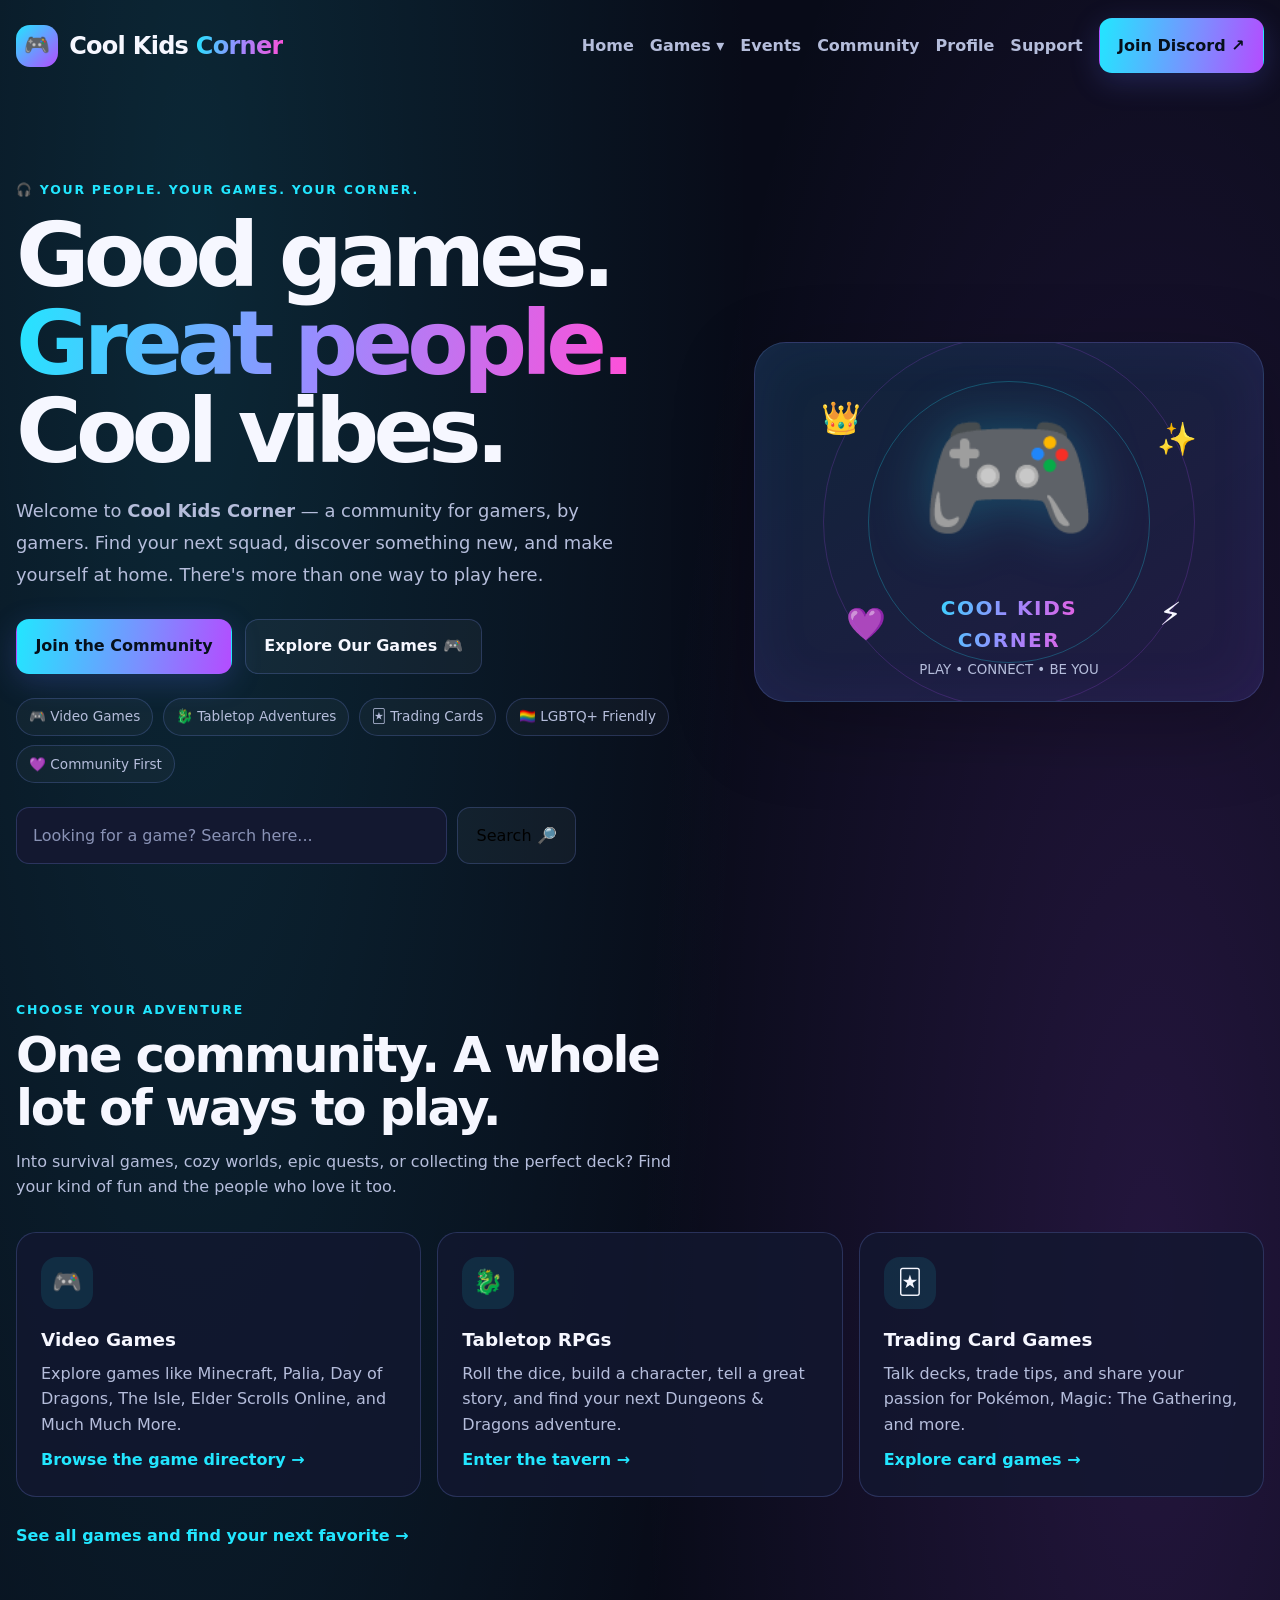
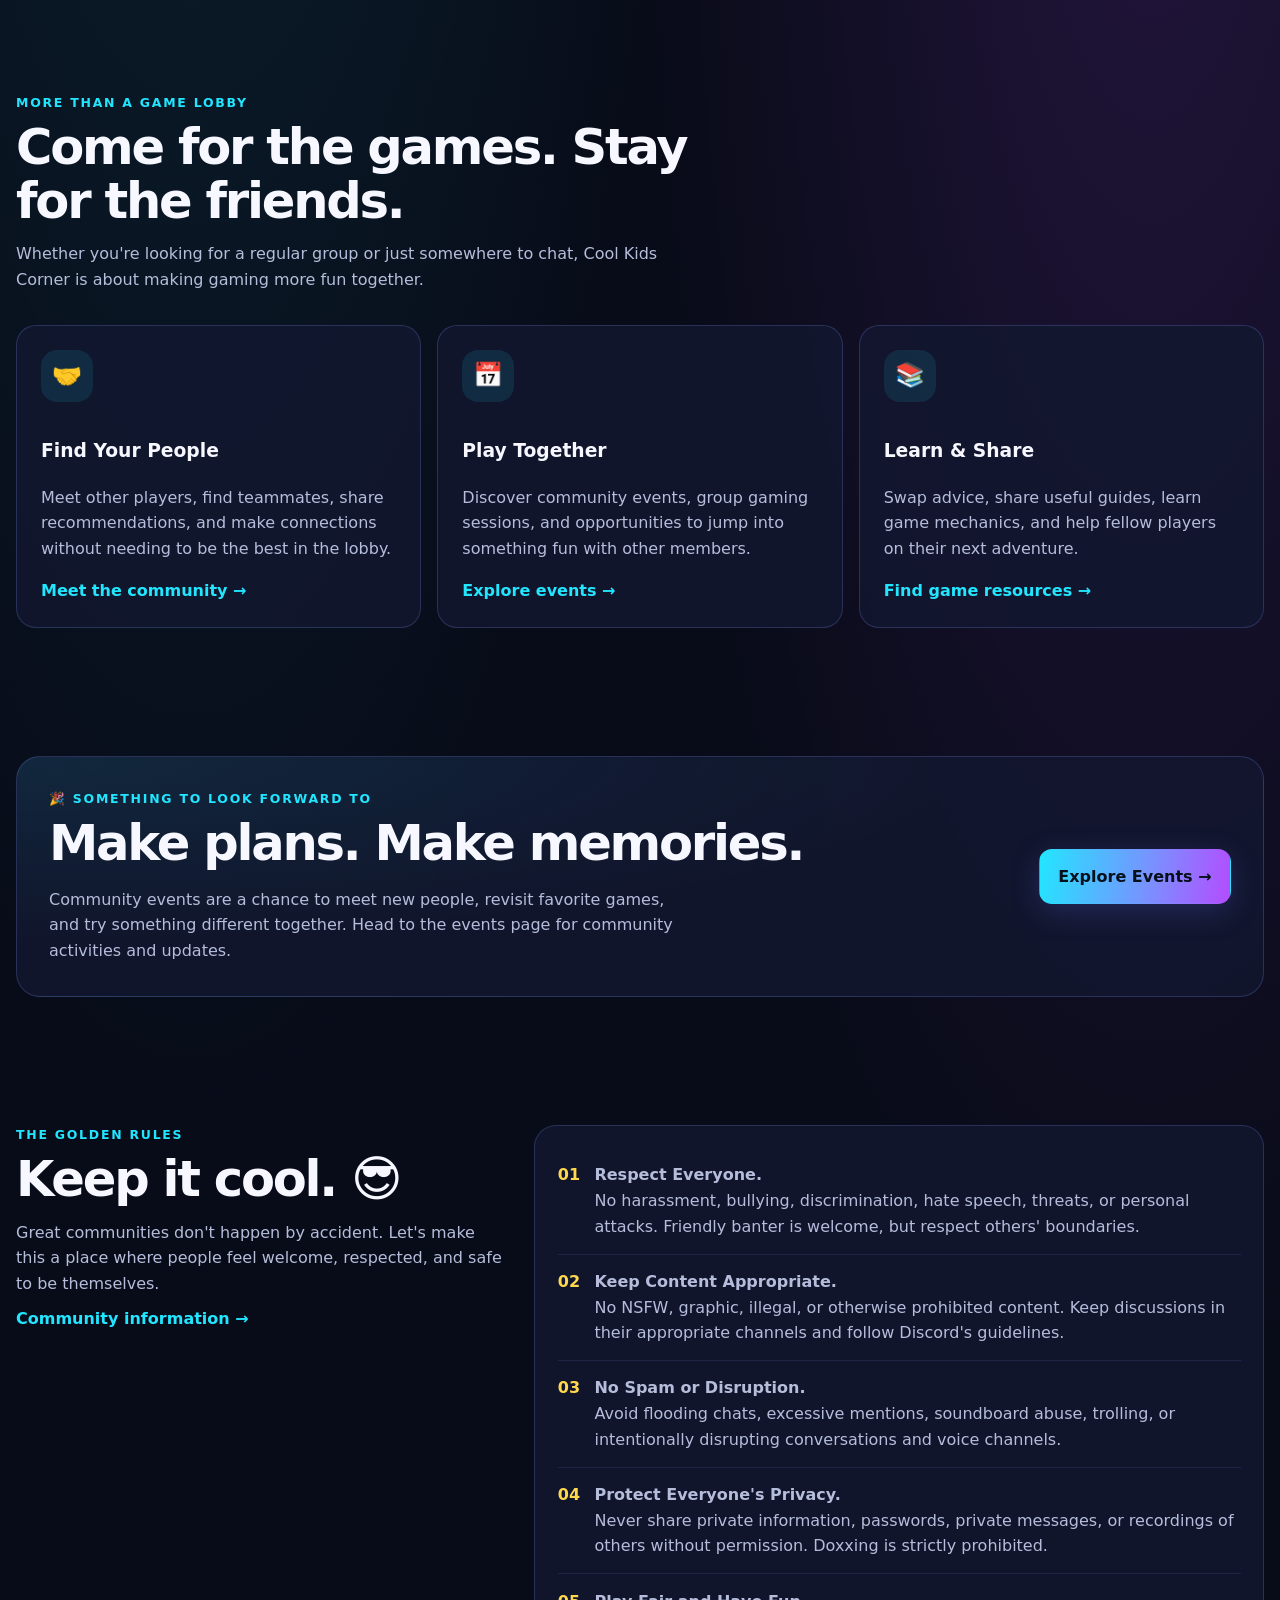
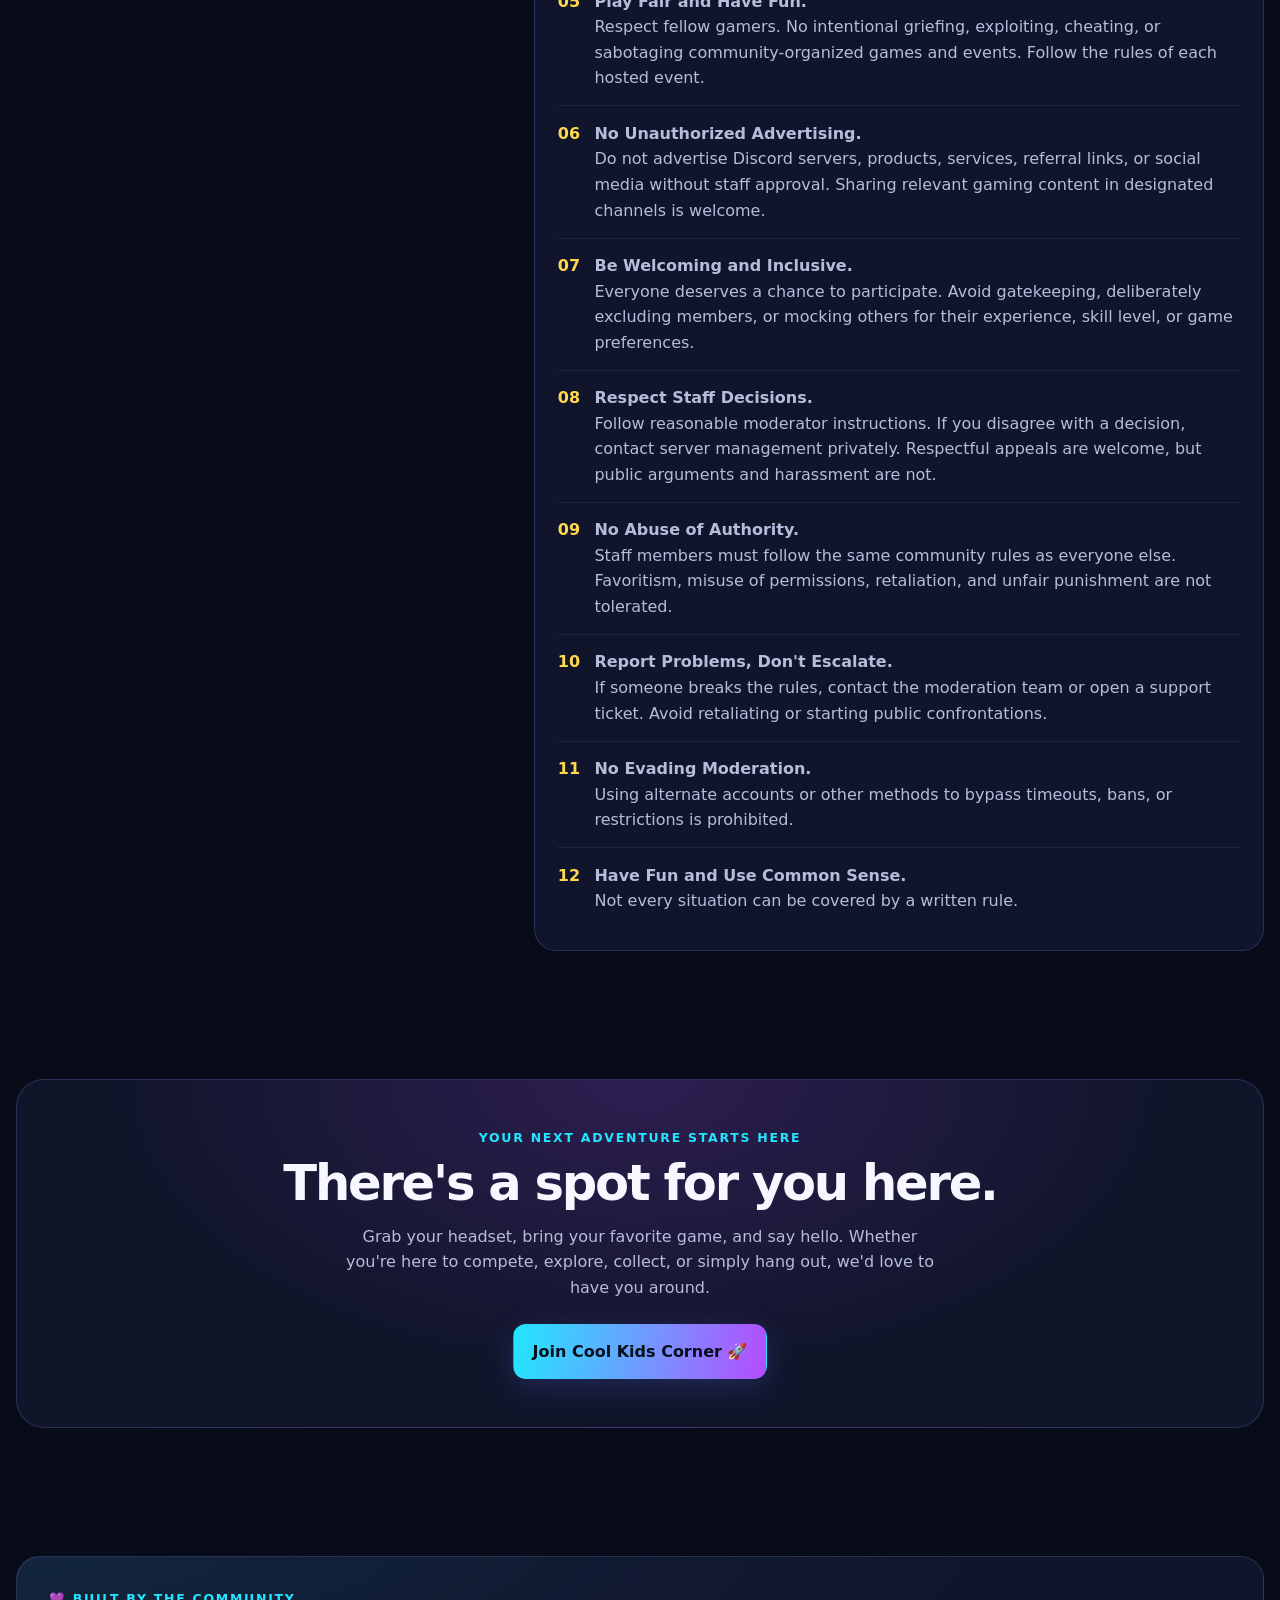
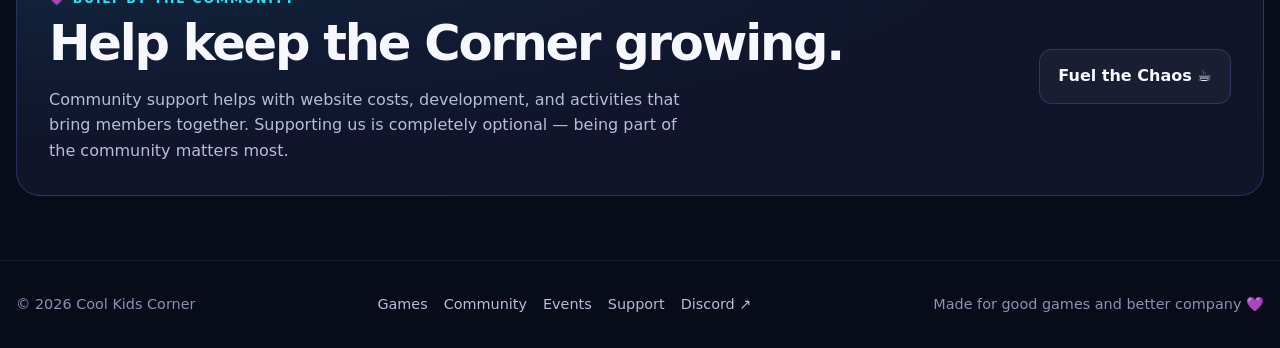
==== commit 5ea75647: "Add files via upload" ====
--- a/index.html
+++ b/index.html
@@ -19,46 +19,44 @@
 <body>
   <a class="skip-link" href="#main-content">Skip to main content</a>
 
-<header class="container">
-  <nav class="nav" aria-label="Main navigation">
-
-    <a class="brand" href="index.html" aria-label="Cool Kids Corner home">
-      <span class="brand-mark" aria-hidden="true">🎮</span>
-      <span>Cool Kids <span class="gradient-text">Corner</span></span>
-    </a>
-
-    <button class="menu-toggle" type="button"
-      aria-expanded="false" aria-controls="site-navigation">
-      <span aria-hidden="true">☰</span>
-      <span>Menu</span>
-    </button>
-
-    <div class="nav-links" id="site-navigation">
-      <a href="index.html">Home</a>
-
-      <div class="dropdown">
-        <button class="dropbtn" type="button">Games ▾</button>
-        <div class="dropdown-content">
-          <a href="games.html">All Games</a>
-          <a href="tabletop.html">Tabletop</a>
-          <a href="tcg.html">Card Games</a>
-        </div>
-      </div>
-
-      <a href="events.html">Events</a>
-      <a href="community.html">Community</a>
-      <a href="profile.html">Profile</a>
-      <a href="support.html">Support</a>
-
-      <a class="button button-primary invite"
-         href="https://discord.gg/xqWWU6aaDK"
-         target="_blank" rel="noopener noreferrer">
-        Join Discord ↗
+  <header class="container">
+    <nav class="nav" aria-label="Main navigation">
+
+      <a class="brand" href="index.html" aria-label="Cool Kids Corner home">
+        <span class="brand-mark" aria-hidden="true">🎮</span>
+        <span>Cool Kids <span class="gradient-text">Corner</span></span>
       </a>
-    </div>
-
-  </nav>
-</header>
+
+      <button class="menu-toggle" type="button" aria-expanded="false" aria-controls="site-navigation">
+        <span aria-hidden="true">☰</span>
+        <span>Menu</span>
+      </button>
+
+      <div class="nav-links" id="site-navigation">
+        <a href="index.html">Home</a>
+
+        <div class="dropdown">
+          <button class="dropbtn" type="button">Games ▾</button>
+          <div class="dropdown-content">
+            <a href="games.html">All Games</a>
+            <a href="tabletop.html">Tabletop</a>
+            <a href="tcg.html">Card Games</a>
+          </div>
+        </div>
+
+        <a href="events.html">Events</a>
+        <a href="community.html">Community</a>
+        <a href="profile.html">Profile</a>
+        <a href="support.html">Support</a>
+
+        <a class="button button-primary invite" href="https://discord.gg/mnwHc9mcsq" target="_blank"
+          rel="noopener noreferrer">
+          Join Discord ↗
+        </a>
+      </div>
+
+    </nav>
+  </header>
 
 
   <main id="main-content">
@@ -81,7 +79,7 @@
         </p>
 
         <div class="hero-actions">
-          <a class="button button-primary invite" href="https://discord.gg/xqWWU6aaDK" target="_blank"
+          <a class="button button-primary invite" href="https://discord.gg/mnwHc9mcsq" target="_blank"
             rel="noopener noreferrer">
             Join the Community
           </a>
@@ -269,47 +267,89 @@
         </div>
 
         <div class="rules-panel">
-          <div class="rule">
-            <span>01</span>
-            <p>
-              <strong>Respect everyone.</strong><br>
-              No harassment, bullying, hate speech, or personal attacks.
-            </p>
-          </div>
-
-          <div class="rule">
-            <span>02</span>
-            <p>
-              <strong>Keep it appropriate.</strong><br>
-              Follow Discord's rules and keep content in the right channels.
-            </p>
-          </div>
-
-          <div class="rule">
-            <span>03</span>
-            <p>
-              <strong>No spam or unnecessary drama.</strong><br>
-              Give everyone room to chat, game, and enjoy the community.
-            </p>
-          </div>
-
-          <div class="rule">
-            <span>04</span>
-            <p>
-              <strong>Protect privacy.</strong><br>
-              Never share passwords, private information, or another
-              person's details without permission.
-            </p>
-          </div>
-
-          <div class="rule">
-            <span>05</span>
-            <p>
-              <strong>Include people and have fun.</strong><br>
-              Be kind to every new and existing member and help make the Corner a place
-              people want to return to.
-            </p>
-          </div>
+          <div class="rule"><span>01</span>
+            <p><strong>Respect Everyone.</strong><br>
+              No harassment, bullying, discrimination,
+              hate speech, threats, or personal attacks.
+              Friendly banter is welcome, but respect
+              others' boundaries.</p>
+          </div>
+          <div class="rule"><span>02</span>
+            <p><strong>Keep Content Appropriate.</strong><br>
+              No NSFW, graphic, illegal, or otherwise
+              prohibited content. Keep discussions in
+              their appropriate channels and follow
+              Discord's guidelines.</p>
+          </div>
+          <div class="rule"><span>03</span>
+            <p><strong>No Spam or Disruption.</strong><br>
+              Avoid flooding chats, excessive mentions,
+              soundboard abuse, trolling, or intentionally
+              disrupting conversations and voice channels.</p>
+          </div>
+          <div class="rule"><span>04</span>
+            <p><strong>Protect Everyone's Privacy.</strong><br>
+              Never share private information, passwords,
+              private messages, or recordings of others
+              without permission. Doxxing is strictly
+              prohibited.</p>
+          </div>
+          <div class="rule"><span>05</span>
+            <p><strong>Play Fair and Have Fun.</strong><br>
+              Respect fellow gamers. No intentional
+              griefing, exploiting, cheating, or sabotaging
+              community-organized games and events.
+              Follow the rules of each hosted event.</p>
+          </div>
+          <div class="rule"><span>06</span>
+            <p><strong>No Unauthorized Advertising.</strong><br>
+              Do not advertise Discord servers, products,
+              services, referral links, or social media
+              without staff approval. Sharing relevant
+              gaming content in designated channels
+              is welcome.</p>
+          </div>
+          <div class="rule"><span>07</span>
+            <p><strong>Be Welcoming and Inclusive.</strong><br>
+              Everyone deserves a chance to participate.
+              Avoid gatekeeping, deliberately excluding
+              members, or mocking others for their
+              experience, skill level, or game preferences.</p>
+          </div>
+          <div class="rule"><span>08</span>
+            <p><strong>Respect Staff Decisions.</strong><br>
+              Follow reasonable moderator instructions.
+              If you disagree with a decision, contact
+              server management privately. Respectful
+              appeals are welcome, but public arguments
+              and harassment are not.</p>
+          </div>
+          <div class="rule"><span>09</span>
+            <p><strong>No Abuse of Authority.</strong><br>
+              Staff members must follow the same community
+              rules as everyone else. Favoritism, misuse
+              of permissions, retaliation, and unfair
+              punishment are not tolerated.</p>
+          </div>
+          <div class="rule"><span>10</span>
+            <p><strong>Report Problems, Don't Escalate.</strong><br>
+              If someone breaks the rules, contact the
+              moderation team or open a support ticket.
+              Avoid retaliating or starting public
+              confrontations.</p>
+          </div>
+          <div class="rule"><span>11</span>
+            <p><strong>No Evading Moderation.</strong><br>
+              Using alternate accounts or other methods
+              to bypass timeouts, bans, or restrictions
+              is prohibited.</p>
+          </div>
+          <div class="rule"><span>12</span>
+            <p><strong>Have Fun and Use Common Sense.</strong><br>
+              Not every situation can be covered by a
+              written rule.</p>
+          </div>
+
         </div>
       </div>
     </section>
@@ -326,9 +366,9 @@
             hang out, we'd love to have you around.
           </p>
 
-          <a class="button button-primary invite" href="https://discord.gg/xqWWU6aaDK" target="_blank"
+          <a class="button button-primary invite" href="https://discord.gg/mnwHc9mcsq" target="_blank"
             rel="noopener noreferrer">
-            Join Cool Kids Corner on Discord 🚀
+            Join Cool Kids Corner 🚀
           </a>
         </div>
       </div>
@@ -350,7 +390,7 @@
           </div>
 
           <a class="button button-secondary" href="support.html">
-            Support the Corner 💜
+            Fuel the Chaos ☕
           </a>
         </div>
       </div>
@@ -369,7 +409,7 @@
         <a href="community.html">Community</a>
         <a href="events.html">Events</a>
         <a href="support.html">Support</a>
-        <a class="invite" href="https://discord.gg/xqWWU6aaDK" target="_blank" rel="noopener noreferrer">
+        <a class="invite" href="https://discord.gg/mnwHc9mcsq" target="_blank" rel="noopener noreferrer">
           Discord ↗
         </a>
       </div>
